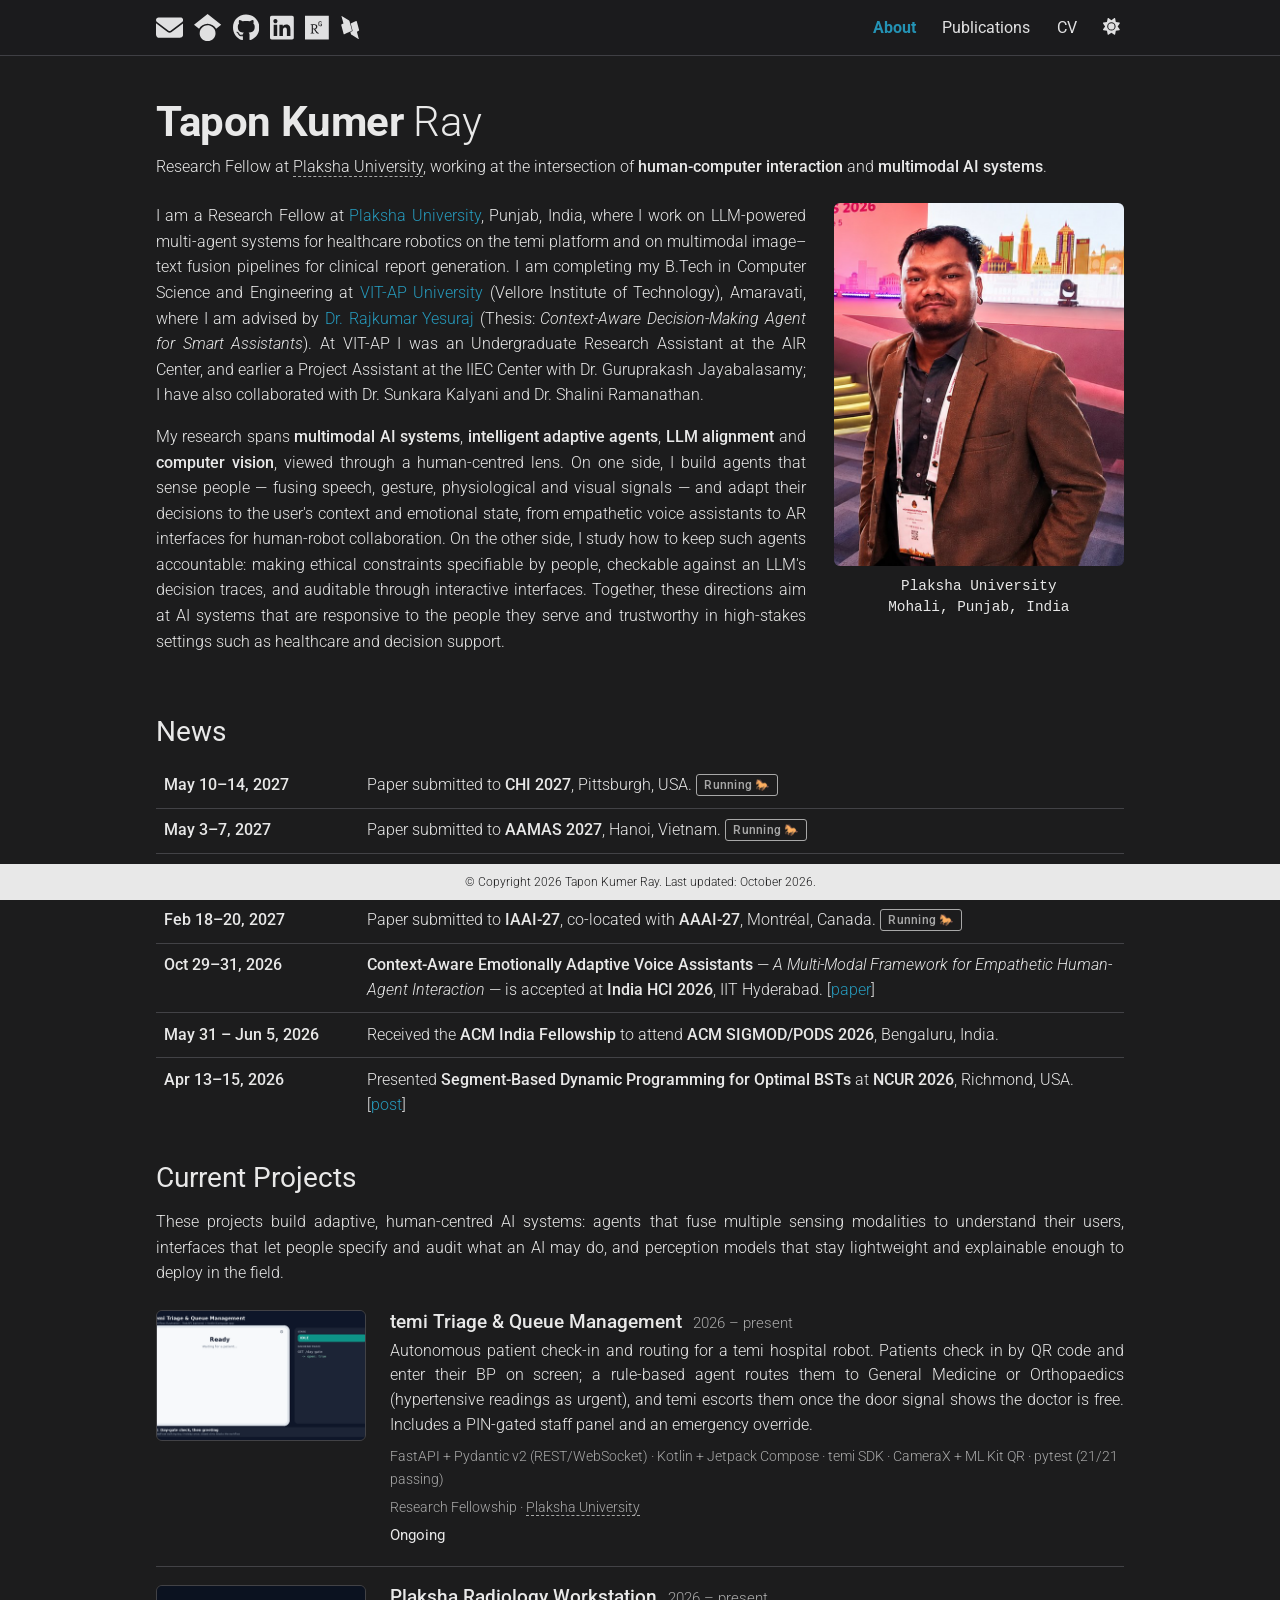
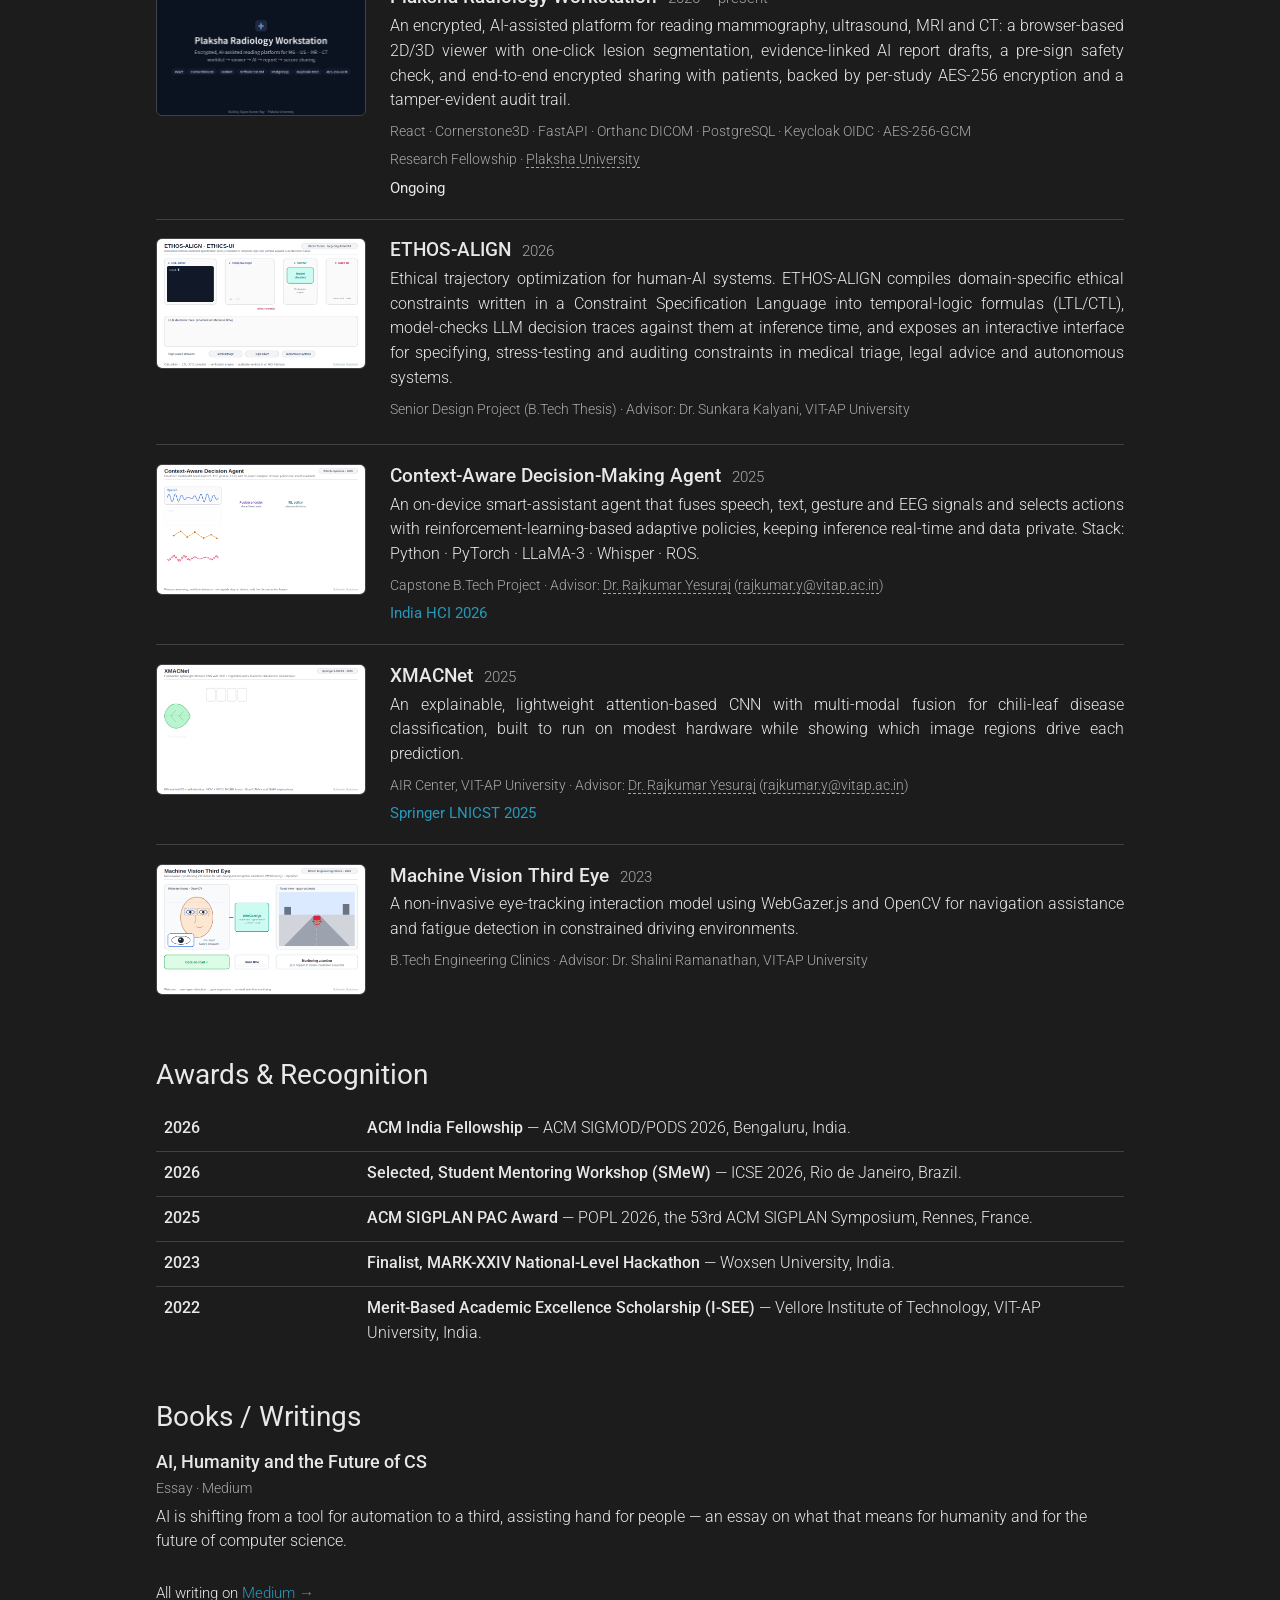
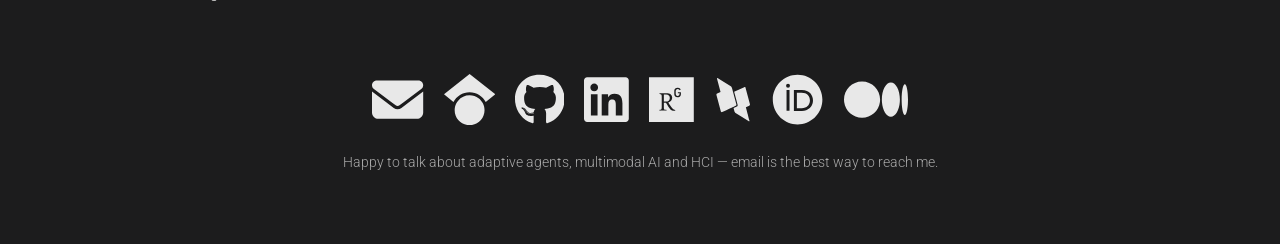
==== index.html @ dd231d75 "v1" ====
<!DOCTYPE html>
<html lang="en" data-theme="dark">
<head>
  <meta charset="utf-8">
  <meta name="viewport" content="width=device-width, initial-scale=1">
  <title>Tapon Kumer Ray</title>
  <meta name="author" content="Tapon Kumer Ray">
  <meta name="description" content="Research Fellow at Plaksha University working on multimodal AI systems, intelligent adaptive agents, LLM alignment and human-computer interaction.">
  <meta name="color-scheme" content="dark light">
  <link rel="canonical" href="https://tapon22bce.github.io/">
  <script>
    /* theme before first paint: visitor's saved choice, otherwise dark (default) */
    (function () {
      var t = null;
      try { t = localStorage.getItem("theme"); } catch (e) {}
      document.documentElement.setAttribute("data-theme", t === "light" ? "light" : "dark");
    })();
  </script>
  <link rel="preconnect" href="https://fonts.googleapis.com">
  <link rel="preconnect" href="https://fonts.gstatic.com" crossorigin>
  <link rel="stylesheet" href="https://fonts.googleapis.com/css2?family=Roboto:wght@300;400;500;700&amp;display=swap">
  <link rel="stylesheet" href="assets/css/main.css">
  <meta property="og:type" content="website">
  <meta property="og:title" content="Tapon Kumer Ray">
  <meta property="og:description" content="Research Fellow at Plaksha University — multimodal AI, adaptive agents, HCI.">
  <meta property="og:url" content="https://tapon22bce.github.io/">
  <meta property="og:image" content="https://tapon22bce.github.io/assets/img/og_card.jpg">
  <meta name="twitter:card" content="summary_large_image">
  <link rel="preload" as="image" href="assets/img/prof_pic.jpg" fetchpriority="high">
  <link rel="icon" href="data:image/svg+xml,<svg xmlns=%22http://www.w3.org/2000/svg%22 viewBox=%220 0 100 100%22><text y=%22.9em%22 font-size=%2290%22>⚛️</text></svg>">
  <script type="speculationrules">
  {
    "prefetch":  [{ "urls": ["/", "/publications/", "/cv/"], "eagerness": "eager" }],
    "prerender": [{ "where": { "selector_matches": ".nav-links a" }, "eagerness": "moderate" }]
  }
  </script>
</head>
<body>

  <header>
    <nav class="navbar" aria-label="Main">
      <div class="container">
        <div class="nav-social">
          <a href="mailto:tapon.ray@plaksha.edu.in" title="Email" aria-label="Email"><svg class="icon" viewBox="0 0 512 512" width="1em" height="1em" aria-hidden="true" focusable="false"><path d="M48 64C21.5 64 0 85.5 0 112c0 15.1 7.1 29.3 19.2 38.4L236.8 313.6c11.4 8.5 27 8.5 38.4 0L492.8 150.4c12.1-9.1 19.2-23.3 19.2-38.4c0-26.5-21.5-48-48-48H48zM0 176V384c0 35.3 28.7 64 64 64H448c35.3 0 64-28.7 64-64V176L294.4 339.2c-22.8 17.1-54 17.1-76.8 0L0 176z"/></svg></a>
          <a href="https://scholar.google.com/citations?user=hwCwrJQAAAAJ&amp;hl=en" title="Google Scholar" aria-label="Google Scholar" target="_blank" rel="noopener"><svg class="icon" viewBox="0 0 512 512" width="1em" height="1em" aria-hidden="true" focusable="false"><path d="M390.9 298.5c0 0 0 .1 .1 .1c9.2 19.4 14.4 41.1 14.4 64C405.3 445.1 338.5 512 256 512s-149.3-66.9-149.3-149.3c0-22.9 5.2-44.6 14.4-64h0c1.7-3.6 3.6-7.2 5.6-10.7c4.4-7.6 9.4-14.7 15-21.3c27.4-32.6 68.5-53.3 114.4-53.3c33.6 0 64.6 11.1 89.6 29.9c9.1 6.9 17.4 14.7 24.8 23.5c5.6 6.6 10.6 13.8 15 21.3c2 3.4 3.8 7 5.5 10.5zm26.4-18.8c-30.1-58.4-91-98.4-161.3-98.4s-131.2 40-161.3 98.4L0 202.7 256 0 512 202.7l-94.7 77.1z"/></svg></a>
          <a href="https://github.com/tapon22bce" title="GitHub" aria-label="GitHub" target="_blank" rel="noopener"><svg class="icon" viewBox="0 0 496 512" width="0.969em" height="1em" aria-hidden="true" focusable="false"><path d="M165.9 397.4c0 2-2.3 3.6-5.2 3.6-3.3.3-5.6-1.3-5.6-3.6 0-2 2.3-3.6 5.2-3.6 3-.3 5.6 1.3 5.6 3.6zm-31.1-4.5c-.7 2 1.3 4.3 4.3 4.9 2.6 1 5.6 0 6.2-2s-1.3-4.3-4.3-5.2c-2.6-.7-5.5.3-6.2 2.3zm44.2-1.7c-2.9.7-4.9 2.6-4.6 4.9.3 2 2.9 3.3 5.9 2.6 2.9-.7 4.9-2.6 4.6-4.6-.3-1.9-3-3.2-5.9-2.9zM244.8 8C106.1 8 0 113.3 0 252c0 110.9 69.8 205.8 169.5 239.2 12.8 2.3 17.3-5.6 17.3-12.1 0-6.2-.3-40.4-.3-61.4 0 0-70 15-84.7-29.8 0 0-11.4-29.1-27.8-36.6 0 0-22.9-15.7 1.6-15.4 0 0 24.9 2 38.6 25.8 21.9 38.6 58.6 27.5 72.9 20.9 2.3-16 8.8-27.1 16-33.7-55.9-6.2-112.3-14.3-112.3-110.5 0-27.5 7.6-41.3 23.6-58.9-2.6-6.5-11.1-33.3 2.6-67.9 20.9-6.5 69 27 69 27 20-5.6 41.5-8.5 62.8-8.5s42.8 2.9 62.8 8.5c0 0 48.1-33.6 69-27 13.7 34.7 5.2 61.4 2.6 67.9 16 17.7 25.8 31.5 25.8 58.9 0 96.5-58.9 104.2-114.8 110.5 9.2 7.9 17 22.9 17 46.4 0 33.7-.3 75.4-.3 83.6 0 6.5 4.6 14.4 17.3 12.1C428.2 457.8 496 362.9 496 252 496 113.3 383.5 8 244.8 8zM97.2 352.9c-1.3 1-1 3.3.7 5.2 1.6 1.6 3.9 2.3 5.2 1 1.3-1 1-3.3-.7-5.2-1.6-1.6-3.9-2.3-5.2-1zm-10.8-8.1c-.7 1.3.3 2.9 2.3 3.9 1.6 1 3.6.7 4.3-.7.7-1.3-.3-2.9-2.3-3.9-2-.6-3.6-.3-4.3.7zm32.4 35.6c-1.6 1.3-1 4.3 1.3 6.2 2.3 2.3 5.2 2.6 6.5 1 1.3-1.3.7-4.3-1.3-6.2-2.2-2.3-5.2-2.6-6.5-1zm-11.4-14.7c-1.6 1-1.6 3.6 0 5.9 1.6 2.3 4.3 3.3 5.6 2.3 1.6-1.3 1.6-3.9 0-6.2-1.4-2.3-4-3.3-5.6-2z"/></svg></a>
          <a href="https://www.linkedin.com/in/tapon-k-r-2b0728261" title="LinkedIn" aria-label="LinkedIn" target="_blank" rel="noopener"><svg class="icon" viewBox="0 0 448 512" width="0.875em" height="1em" aria-hidden="true" focusable="false"><path d="M416 32H31.9C14.3 32 0 46.5 0 64.3v383.4C0 465.5 14.3 480 31.9 480H416c17.6 0 32-14.5 32-32.3V64.3c0-17.8-14.4-32.3-32-32.3zM135.4 416H69V202.2h66.5V416zm-33.2-243c-21.3 0-38.5-17.3-38.5-38.5S80.9 96 102.2 96c21.2 0 38.5 17.3 38.5 38.5 0 21.3-17.2 38.5-38.5 38.5zm282.1 243h-66.4V312c0-24.8-.5-56.7-34.5-56.7-34.6 0-39.9 27-39.9 54.9V416h-66.4V202.2h63.7v29.2h.9c8.9-16.8 30.6-34.5 62.9-34.5 67.2 0 79.7 44.3 79.7 101.9V416z"/></svg></a>
          <a href="https://www.researchgate.net/profile/Tapon-K-Ray" title="ResearchGate" aria-label="ResearchGate" target="_blank" rel="noopener"><svg class="icon" viewBox="0 0 448 512" width="0.875em" height="1em" aria-hidden="true" focusable="false"><path d="M0 32v448h448V32H0zm262.2 334.4c-6.6 3-33.2 6-50-14.2-9.2-10.6-25.3-33.3-42.2-63.6-8.9 0-14.7 0-21.4-.6v46.4c0 23.5 6 21.2 25.8 23.9v8.1c-6.9-.3-23.1-.8-35.6-.8-13.1 0-26.1.6-33.6.8v-8.1c15.5-2.9 22-1.3 22-23.9V225c0-22.6-6.4-21-22-23.9V193c25.8 1 53.1-.6 70.9-.6 31.7 0 55.9 14.4 55.9 45.6 0 21.1-16.7 42.2-39.2 47.5 13.6 24.2 30 45.6 42.2 58.9 7.2 7.8 17.2 14.7 27.2 14.7v7.3zm22.9-135c-23.3 0-32.2-15.7-32.2-32.2V167c0-12.2 8.8-30.4 34-30.4s30.4 17.9 30.4 17.9l-10.7 7.2s-5.5-12.5-19.7-12.5c-7.9 0-19.7 7.3-19.7 19.7v26.8c0 13.4 6.6 23.3 17.9 23.3 14.1 0 21.5-10.9 21.5-26.8h-17.9v-10.7h30.4c0 20.5 4.7 49.9-34 49.9zm-116.5 44.7c-9.4 0-13.6-.3-20-.8v-69.7c6.4-.6 15-.6 22.5-.6 23.3 0 37.2 12.2 37.2 34.5 0 21.9-15 36.6-39.7 36.6z"/></svg></a>
          <a href="https://dblp.org/pid/431/8461.html" title="DBLP" aria-label="DBLP" target="_blank" rel="noopener"><svg class="icon" viewBox="0 0 384 512" width="0.75em" height="1em" aria-hidden="true" focusable="false"><path d="m 32.247025,40.012819 c -2.2428,-0.15223 -3.88806,1.01161 -2.64918,5.63608 l 35.79017,133.561671 -0.006,0.003 -33.65224,15.63787 c 0,0 -10.07439,4.68192 -7.24107,15.25055 l 44.17766,164.87452 c 0,0 2.82977,10.56543 12.90503,5.88394 70.217005,-32.6353 111.107235,-51.63872 111.107235,-51.63872 l 23.56059,-10.95302 c 0,0 9.31217,-4.3568 7.47035,-14.12271 -0.0698,-0.3744 -0.12453,-0.73759 -0.22928,-1.12784 L 203.1111,226.99466 191.32151,183.0029 c -1.31859,-4.69013 0,0 -12.15521,-45.64012 0,0 -2.83181,-10.56955 -15.06775,-18.07325 L 39.001635,42.581439 c 0,0 -3.87101,-2.37289 -6.75461,-2.56862 z M 307.35817,130.16525 c -1.40848,-0.0243 -3.0411,0.31822 -4.92962,1.196 l -100.86067,46.58206 15.48604,57.76125 -0.0279,-0.0186 19.59148,73.4394 c 0.10312,0.38867 0.15484,0.75503 0.22619,1.12784 0.92144,8.4105 -7.46725,14.12272 -7.46725,14.12272 l -33.74519,15.77729 9.06605,33.92491 0.13945,0.55771 c 0,0 2.83181,10.56955 15.06775,18.07325 l 125.09672,76.70827 c 0,0 12.23242,7.50274 9.40069,-3.06747 -24.9628,-93.15868 -0.003,-0.01 -35.73439,-133.36028 l 33.60575,-15.61926 c -0.002,0 10.0713,-4.68193 7.23798,-15.25056 L 315.33357,137.2483 c 0,0 -1.87194,-6.97773 -7.9754,-7.08305 z"/></svg></a>
        </div>
        <button class="nav-toggler" aria-label="Toggle navigation" aria-expanded="false"><span></span><span></span><span></span></button>
        <ul class="nav-links">
          <li><a class="active" aria-current="page" href="./">About</a></li>
          <li><a href="publications/">Publications</a></li>
          <li><a href="cv/">CV</a></li>
          <li><button id="light-toggle" title="Change theme" aria-label="Toggle dark mode"><svg class="icon i-moon" viewBox="0 0 384 512" width="0.75em" height="1em" aria-hidden="true" focusable="false"><path d="M223.5 32C100 32 0 132.3 0 256S100 480 223.5 480c60.6 0 115.5-24.2 155.8-63.4c5-4.9 6.3-12.5 3.1-18.7s-10.1-9.7-17-8.5c-9.8 1.7-19.8 2.6-30.1 2.6c-96.9 0-175.5-78.8-175.5-176c0-65.8 36-123.1 89.3-153.3c6.1-3.5 9.2-10.5 7.7-17.3s-7.3-11.9-14.3-12.5c-6.3-.5-12.6-.8-19-.8z"/></svg><svg class="icon i-sun" viewBox="0 0 512 512" width="1em" height="1em" aria-hidden="true" focusable="false"><path d="M361.5 1.2c5 2.1 8.6 6.6 9.6 11.9L391 121l107.9 19.8c5.3 1 9.8 4.6 11.9 9.6s1.5 10.7-1.6 15.2L446.9 256l62.3 90.3c3.1 4.5 3.7 10.2 1.6 15.2s-6.6 8.6-11.9 9.6L391 391 371.1 498.9c-1 5.3-4.6 9.8-9.6 11.9s-10.7 1.5-15.2-1.6L256 446.9l-90.3 62.3c-4.5 3.1-10.2 3.7-15.2 1.6s-8.6-6.6-9.6-11.9L121 391 13.1 371.1c-5.3-1-9.8-4.6-11.9-9.6s-1.5-10.7 1.6-15.2L65.1 256 2.8 165.7c-3.1-4.5-3.7-10.2-1.6-15.2s6.6-8.6 11.9-9.6L121 121 140.9 13.1c1-5.3 4.6-9.8 9.6-11.9s10.7-1.5 15.2 1.6L256 65.1 346.3 2.8c4.5-3.1 10.2-3.7 15.2-1.6zM160 256a96 96 0 1 1 192 0 96 96 0 1 1 -192 0zm224 0a128 128 0 1 0 -256 0 128 128 0 1 0 256 0z"/></svg></button></li>
        </ul>
      </div>
    </nav>
    <div class="progress-bar"></div>
  </header>

  <main class="container">
    <div class="post">

      <!-- ================= HEADER ================= -->
      <header class="post-header">
        <h1 class="post-title"><span class="first">Tapon Kumer</span> Ray</h1>
        <p class="post-description">
          Research Fellow at <a href="https://www.plaksha.edu.in/" target="_blank" rel="noopener">Plaksha University</a>,
          working at the intersection of <b>human-computer interaction</b> and <b>multimodal AI systems</b>.
        </p>
      </header>

      <!-- ================= ABOUT ================= -->
      <article class="clearfix">
        <div class="profile">
          <img src="assets/img/prof_pic.jpg" width="600" height="750" fetchpriority="high"
               alt="Tapon Kumer Ray at ACM SIGMOD/PODS 2026, Bengaluru" loading="eager" decoding="async">
          <div class="more-info">
            <p>Plaksha University</p>
            <p>Mohali, Punjab, India</p>
          </div>
        </div>

        <div class="bio">
          <p>
            I am a Research Fellow at <a href="https://www.plaksha.edu.in/" target="_blank" rel="noopener">Plaksha University</a>,
            Punjab, India, where I work on LLM-powered multi-agent systems for healthcare robotics on the temi platform
            and on multimodal image–text fusion pipelines for clinical report generation. I am completing my
            B.Tech in Computer Science and Engineering at
            <a href="https://www.vitap.ac.in/" target="_blank" rel="noopener">VIT-AP University</a> (Vellore Institute of Technology), Amaravati,
            where I am advised by
            <a href="https://scholar.google.com/citations?user=4vbWIWMAAAAJ&hl=en" target="_blank" rel="noopener">Dr. Rajkumar Yesuraj</a>
            (Thesis: <i>Context-Aware Decision-Making Agent for Smart Assistants</i>). At VIT-AP I was an Undergraduate Research
            Assistant at the AIR Center, and earlier a Project Assistant at the IIEC Center with Dr. Guruprakash Jayabalasamy; I have also
            collaborated with Dr. Sunkara Kalyani and Dr. Shalini Ramanathan.
          </p>
          <p>
            My research spans <b>multimodal AI systems</b>, <b>intelligent adaptive agents</b>, <b>LLM alignment</b> and
            <b>computer vision</b>, viewed through a human-centred lens. On one side, I build agents that sense people —
            fusing speech, gesture, physiological and visual signals — and adapt their decisions to the user's context and
            emotional state, from empathetic voice assistants to AR interfaces for human-robot collaboration. On the other side,
            I study how to keep such agents accountable: making ethical constraints specifiable by people, checkable against
            an LLM's decision traces, and auditable through interactive interfaces. Together, these directions aim at
            AI systems that are responsive to the people they serve and trustworthy in high-stakes settings such as
            healthcare and decision support.
          </p>
        </div>
      </article>

      <!-- ================= NEWS (date = conference dates) ================= -->
      <section class="section" id="news">
        <h2><a href="#news">News</a></h2>
        <div class="news">
          <table class="table">
            <tr>
              <th scope="row">May 10–14, 2027</th>
              <td>Paper submitted to <b>CHI 2027</b>, Pittsburgh, USA. <span class="tag run">Running 🐎</span></td>
            </tr>
            <tr>
              <th scope="row">May 3–7, 2027</th>
              <td>Paper submitted to <b>AAMAS 2027</b>, Hanoi, Vietnam. <span class="tag run">Running 🐎</span></td>
            </tr>
            <tr>
              <th scope="row">Apr 26–30, 2027</th>
              <td>Paper submitted to <b>ICLR 2027</b>, San Francisco, USA. <span class="tag run">Running 🐎</span></td>
            </tr>
            <tr>
              <th scope="row">Feb 18–20, 2027</th>
              <td>Paper submitted to <b>IAAI-27</b>, co-located with <b>AAAI-27</b>, Montréal, Canada. <span class="tag run">Running 🐎</span></td>
            </tr>
            <tr>
              <th scope="row">Oct 29–31, 2026</th>
              <td><b>Context-Aware Emotionally Adaptive Voice Assistants</b> — <i>A Multi-Modal Framework for Empathetic Human-Agent Interaction</i> — is accepted at <b>India HCI 2026</b>, IIT Hyderabad. [<a href="https://arxiv.org/abs/2609.16417" target="_blank" rel="noopener">paper</a>]</td>
            </tr>
            <tr>
              <th scope="row">May 31 – Jun 5, 2026</th>
              <td>Received the <b>ACM India Fellowship</b> to attend <b>ACM SIGMOD/PODS 2026</b>, Bengaluru, India.</td>
            </tr>
            <tr>
              <th scope="row">Apr 13–15, 2026</th>
              <td>Presented <b>Segment-Based Dynamic Programming for Optimal BSTs</b> at <b>NCUR 2026</b>, Richmond, USA. [<a href="https://www.linkedin.com/posts/tapon-k-r-2b0728261_ncur26-undergradresearch-algorithmsobst-activity-7418565448839077888-KAvj" target="_blank" rel="noopener">post</a>]</td>
            </tr>
            <tr>
              <th scope="row">Apr 12–18, 2026</th>
              <td>Selected for the <b>Student Mentoring Workshop (SMeW)</b> at <b>ICSE 2026</b>, Rio de Janeiro, Brazil.</td>
            </tr>
            <tr>
              <th scope="row">Jan 11–17, 2026</th>
              <td>Received the <b>ACM SIGPLAN PAC Award</b> and served as a <b>Student Volunteer</b> at <b>POPL 2026</b>, Rennes, France.</td>
            </tr>
            <tr>
              <!-- TODO: replace "2025" with the exact CICN 2025 conference dates -->
              <th scope="row">2025</th>
              <td><b>Synchronous Emotional Dynamics in Human-AI Collaborative Networks</b> is published at <b>IEEE CICN 2025</b>. [<a href="https://ieeexplore.ieee.org/abstract/document/11368135" target="_blank" rel="noopener">paper</a>]</td>
            </tr>
            <tr>
              <!-- TODO: replace "2025" with the exact ICACCS 2025 conference dates -->
              <th scope="row">2025</th>
              <td><b>XMACNet</b> — <i>An Explainable Lightweight Attention-Based CNN for Chili Disease Classification</i> — is published in <b>Springer LNICST</b>. [<a href="https://arxiv.org/abs/2603.06750" target="_blank" rel="noopener">paper</a>]</td>
            </tr>
          </table>
        </div>
      </section>

      <!-- ================= CURRENT PROJECTS ================= -->
      <section class="section" id="projects">
        <h2><a href="#projects">Current Projects</a></h2>
        <p class="section-intro">
          These projects build adaptive, human-centred AI systems: agents that fuse multiple sensing modalities to understand
          their users, interfaces that let people specify and audit what an AI may do, and perception models that stay
          lightweight and explainable enough to deploy in the field.
        </p>

        <div class="projects">

          <div class="project">
            <div class="project-thumb">
              <img src="assets/img/temi_triage.gif" width="480" height="270" alt="temi triage demo: day-gate check, patient check-in, routing and escort, with live backend trace" loading="lazy" decoding="async">
            </div>
            <div class="project-body">
              <h3>temi Triage &amp; Queue Management <span class="yr">2026 – present</span></h3>
              <p>Autonomous patient check-in and routing for a temi hospital robot. Patients check in by QR code and enter their BP on
                screen; a rule-based agent routes them to General Medicine or Orthopaedics (hypertensive readings as urgent), and temi
                escorts them once the door signal shows the doctor is free. Includes a PIN-gated staff panel and an emergency override.</p>
              <div class="project-meta">FastAPI + Pydantic v2 (REST/WebSocket) · Kotlin + Jetpack Compose · temi SDK · CameraX + ML Kit QR · pytest (21/21 passing)</div>
              <div class="project-meta">Research Fellowship · <a href="https://www.plaksha.edu.in/" target="_blank" rel="noopener">Plaksha University</a></div>
              <div class="project-links"><span>Ongoing</span><!-- <span class="dot">·</span><a href="https://github.com/tapon22bce/...">GitHub</a> --></div>
            </div>
          </div>

          <div class="project">
            <div class="project-thumb">
              <img src="assets/img/radiology.gif" width="420" height="277" alt="Plaksha Radiology Workstation demo: worklist, viewer, AI, report and secure sharing" loading="lazy" decoding="async">
            </div>
            <div class="project-body">
              <h3>Plaksha Radiology Workstation <span class="yr">2026 – present</span></h3>
              <p>An encrypted, AI-assisted platform for reading mammography, ultrasound, MRI and CT: a browser-based 2D/3D viewer with
                one-click lesion segmentation, evidence-linked AI report drafts, a pre-sign safety check, and end-to-end encrypted
                sharing with patients, backed by per-study AES-256 encryption and a tamper-evident audit trail.</p>
              <div class="project-meta">React · Cornerstone3D · FastAPI · Orthanc DICOM · PostgreSQL · Keycloak OIDC · AES-256-GCM</div>
              <div class="project-meta">Research Fellowship · <a href="https://www.plaksha.edu.in/" target="_blank" rel="noopener">Plaksha University</a></div>
              <div class="project-links"><span>Ongoing</span><!-- <span class="dot">·</span><a href="https://github.com/tapon22bce/...">GitHub</a> --></div>
            </div>
          </div>

          <div class="project">
            <div class="project-thumb">
              <img src="assets/img/ethos.gif" alt="ETHOS-ALIGN: constraint editor compiling to temporal logic and checking LLM decision traces" loading="lazy" decoding="async">
            </div>
            <div class="project-body">
              <h3>ETHOS-ALIGN <span class="yr">2026</span></h3>
              <p>Ethical trajectory optimization for human-AI systems. ETHOS-ALIGN compiles domain-specific ethical constraints written in a
                Constraint Specification Language into temporal-logic formulas (LTL/CTL), model-checks LLM decision traces against them at
                inference time, and exposes an interactive interface for specifying, stress-testing and auditing constraints in medical
                triage, legal advice and autonomous systems.</p>
              <div class="project-meta">Senior Design Project (B.Tech Thesis) · Advisor: Dr. Sunkara Kalyani, VIT-AP University</div>
              <!-- <div class="project-links"><a href="#">GitHub</a></div> -->
            </div>
          </div>

          <div class="project">
            <div class="project-thumb">
              <img src="assets/img/ctxagent.gif" alt="Context-aware decision agent: on-device multimodal fusion with RL policy" loading="lazy" decoding="async">
            </div>
            <div class="project-body">
              <h3>Context-Aware Decision-Making Agent <span class="yr">2025</span></h3>
              <p>An on-device smart-assistant agent that fuses speech, text, gesture and EEG signals and selects actions with
                reinforcement-learning-based adaptive policies, keeping inference real-time and data private.
                Stack: Python · PyTorch · LLaMA-3 · Whisper · ROS.</p>
              <div class="project-meta">Capstone B.Tech Project · Advisor: <a href="https://scholar.google.com/citations?user=4vbWIWMAAAAJ&hl=en" target="_blank" rel="noopener">Dr. Rajkumar Yesuraj</a> (<a href="mailto:rajkumar.y@vitap.ac.in">rajkumar.y@vitap.ac.in</a>)</div>
              <div class="project-links"><a href="https://arxiv.org/abs/2609.16417" target="_blank" rel="noopener">India HCI 2026</a><!-- <span class="dot">·</span><a href="#">GitHub</a> --></div>
            </div>
          </div>

          <div class="project">
            <div class="project-thumb">
              <img src="assets/img/xmacnet.gif" alt="XMACNet: explainable multi-modal CNN for chili disease classification" loading="lazy" decoding="async">
            </div>
            <div class="project-body">
              <h3>XMACNet <span class="yr">2025</span></h3>
              <p>An explainable, lightweight attention-based CNN with multi-modal fusion for chili-leaf disease classification,
                built to run on modest hardware while showing which image regions drive each prediction.</p>
              <div class="project-meta">AIR Center, VIT-AP University · Advisor: <a href="https://scholar.google.com/citations?user=4vbWIWMAAAAJ&hl=en" target="_blank" rel="noopener">Dr. Rajkumar Yesuraj</a> (<a href="mailto:rajkumar.y@vitap.ac.in">rajkumar.y@vitap.ac.in</a>)</div>
              <div class="project-links"><a href="https://arxiv.org/abs/2603.06750" target="_blank" rel="noopener">Springer LNICST 2025</a><!-- <span class="dot">·</span><a href="#">GitHub</a> --></div>
            </div>
          </div>


          <div class="project">
            <div class="project-thumb">
              <img src="assets/img/thirdeye.gif" alt="Machine Vision Third Eye: eye tracking for safe driving" loading="lazy" decoding="async">
            </div>
            <div class="project-body">
              <h3>Machine Vision Third Eye <span class="yr">2023</span></h3>
              <p>A non-invasive eye-tracking interaction model using WebGazer.js and OpenCV for navigation assistance and fatigue
                detection in constrained driving environments.</p>
              <div class="project-meta">B.Tech Engineering Clinics · Advisor: Dr. Shalini Ramanathan, VIT-AP University</div>
              <!-- <div class="project-links"><a href="#">GitHub</a></div> -->
            </div>
          </div>

        </div>
      </section>

      <!-- ================= AWARDS & RECOGNITION ================= -->
      <section class="section" id="awards">
        <h2><a href="#awards">Awards &amp; Recognition</a></h2>
        <table class="table">
          <tr><th scope="row">2026</th><td><b>ACM India Fellowship</b> — ACM SIGMOD/PODS 2026, Bengaluru, India.</td></tr>
          <tr><th scope="row">2026</th><td><b>Selected, Student Mentoring Workshop (SMeW)</b> — ICSE 2026, Rio de Janeiro, Brazil.</td></tr>
          <tr><th scope="row">2025</th><td><b>ACM SIGPLAN PAC Award</b> — POPL 2026, the 53rd ACM SIGPLAN Symposium, Rennes, France.</td></tr>
          <tr><th scope="row">2023</th><td><b>Finalist, MARK-XXIV National-Level Hackathon</b> — Woxsen University, India.</td></tr>
          <tr><th scope="row">2022</th><td><b>Merit-Based Academic Excellence Scholarship (I-SEE)</b> — Vellore Institute of Technology, VIT-AP University, India.</td></tr>
        </table>
      </section>

      <!-- ================= BOOKS / WRITINGS ================= -->
      <section class="section" id="writings">
        <h2><a href="#writings">Books / Writings</a></h2>
        <div class="writings">
          <div class="writing">
            <h3><a href="https://medium.com/@ray.tapon22bce/ai-humanity-and-future-of-cs-ec5004c96777" target="_blank" rel="noopener">AI, Humanity and the Future of CS</a></h3>
            <div class="meta">Essay · Medium</div>
            <p>AI is shifting from a tool for automation to a third, assisting hand for people — an essay on what that means for
              humanity and for the future of computer science.</p>
          </div>
          <!-- TODO: add more writings by copying this block
          <div class="writing">
            <h3><a href="https://medium.com/@ray.tapon22bce/..." target="_blank" rel="noopener">Article title</a></h3>
            <div class="meta">Essay · Medium · 2026</div>
            <p>Two-line description of the piece.</p>
          </div>
          -->
        </div>
        <p style="margin-top:.75rem;font-size:.95rem;">All writing on <a href="https://medium.com/@ray.tapon22bce" target="_blank" rel="noopener">Medium →</a></p>
      </section>


    </div>

    <!-- ================= CONTACT ICONS ================= -->
    <div class="social">
      <div class="contact-icons">
        <a href="mailto:tapon.ray@plaksha.edu.in" title="Email" aria-label="Email"><svg class="icon" viewBox="0 0 512 512" width="1em" height="1em" aria-hidden="true" focusable="false"><path d="M48 64C21.5 64 0 85.5 0 112c0 15.1 7.1 29.3 19.2 38.4L236.8 313.6c11.4 8.5 27 8.5 38.4 0L492.8 150.4c12.1-9.1 19.2-23.3 19.2-38.4c0-26.5-21.5-48-48-48H48zM0 176V384c0 35.3 28.7 64 64 64H448c35.3 0 64-28.7 64-64V176L294.4 339.2c-22.8 17.1-54 17.1-76.8 0L0 176z"/></svg></a>
        <a href="https://scholar.google.com/citations?user=hwCwrJQAAAAJ&amp;hl=en" title="Google Scholar" aria-label="Google Scholar" target="_blank" rel="noopener"><svg class="icon" viewBox="0 0 512 512" width="1em" height="1em" aria-hidden="true" focusable="false"><path d="M390.9 298.5c0 0 0 .1 .1 .1c9.2 19.4 14.4 41.1 14.4 64C405.3 445.1 338.5 512 256 512s-149.3-66.9-149.3-149.3c0-22.9 5.2-44.6 14.4-64h0c1.7-3.6 3.6-7.2 5.6-10.7c4.4-7.6 9.4-14.7 15-21.3c27.4-32.6 68.5-53.3 114.4-53.3c33.6 0 64.6 11.1 89.6 29.9c9.1 6.9 17.4 14.7 24.8 23.5c5.6 6.6 10.6 13.8 15 21.3c2 3.4 3.8 7 5.5 10.5zm26.4-18.8c-30.1-58.4-91-98.4-161.3-98.4s-131.2 40-161.3 98.4L0 202.7 256 0 512 202.7l-94.7 77.1z"/></svg></a>
        <a href="https://github.com/tapon22bce" title="GitHub" aria-label="GitHub" target="_blank" rel="noopener"><svg class="icon" viewBox="0 0 496 512" width="0.969em" height="1em" aria-hidden="true" focusable="false"><path d="M165.9 397.4c0 2-2.3 3.6-5.2 3.6-3.3.3-5.6-1.3-5.6-3.6 0-2 2.3-3.6 5.2-3.6 3-.3 5.6 1.3 5.6 3.6zm-31.1-4.5c-.7 2 1.3 4.3 4.3 4.9 2.6 1 5.6 0 6.2-2s-1.3-4.3-4.3-5.2c-2.6-.7-5.5.3-6.2 2.3zm44.2-1.7c-2.9.7-4.9 2.6-4.6 4.9.3 2 2.9 3.3 5.9 2.6 2.9-.7 4.9-2.6 4.6-4.6-.3-1.9-3-3.2-5.9-2.9zM244.8 8C106.1 8 0 113.3 0 252c0 110.9 69.8 205.8 169.5 239.2 12.8 2.3 17.3-5.6 17.3-12.1 0-6.2-.3-40.4-.3-61.4 0 0-70 15-84.7-29.8 0 0-11.4-29.1-27.8-36.6 0 0-22.9-15.7 1.6-15.4 0 0 24.9 2 38.6 25.8 21.9 38.6 58.6 27.5 72.9 20.9 2.3-16 8.8-27.1 16-33.7-55.9-6.2-112.3-14.3-112.3-110.5 0-27.5 7.6-41.3 23.6-58.9-2.6-6.5-11.1-33.3 2.6-67.9 20.9-6.5 69 27 69 27 20-5.6 41.5-8.5 62.8-8.5s42.8 2.9 62.8 8.5c0 0 48.1-33.6 69-27 13.7 34.7 5.2 61.4 2.6 67.9 16 17.7 25.8 31.5 25.8 58.9 0 96.5-58.9 104.2-114.8 110.5 9.2 7.9 17 22.9 17 46.4 0 33.7-.3 75.4-.3 83.6 0 6.5 4.6 14.4 17.3 12.1C428.2 457.8 496 362.9 496 252 496 113.3 383.5 8 244.8 8zM97.2 352.9c-1.3 1-1 3.3.7 5.2 1.6 1.6 3.9 2.3 5.2 1 1.3-1 1-3.3-.7-5.2-1.6-1.6-3.9-2.3-5.2-1zm-10.8-8.1c-.7 1.3.3 2.9 2.3 3.9 1.6 1 3.6.7 4.3-.7.7-1.3-.3-2.9-2.3-3.9-2-.6-3.6-.3-4.3.7zm32.4 35.6c-1.6 1.3-1 4.3 1.3 6.2 2.3 2.3 5.2 2.6 6.5 1 1.3-1.3.7-4.3-1.3-6.2-2.2-2.3-5.2-2.6-6.5-1zm-11.4-14.7c-1.6 1-1.6 3.6 0 5.9 1.6 2.3 4.3 3.3 5.6 2.3 1.6-1.3 1.6-3.9 0-6.2-1.4-2.3-4-3.3-5.6-2z"/></svg></a>
        <a href="https://www.linkedin.com/in/tapon-k-r-2b0728261" title="LinkedIn" aria-label="LinkedIn" target="_blank" rel="noopener"><svg class="icon" viewBox="0 0 448 512" width="0.875em" height="1em" aria-hidden="true" focusable="false"><path d="M416 32H31.9C14.3 32 0 46.5 0 64.3v383.4C0 465.5 14.3 480 31.9 480H416c17.6 0 32-14.5 32-32.3V64.3c0-17.8-14.4-32.3-32-32.3zM135.4 416H69V202.2h66.5V416zm-33.2-243c-21.3 0-38.5-17.3-38.5-38.5S80.9 96 102.2 96c21.2 0 38.5 17.3 38.5 38.5 0 21.3-17.2 38.5-38.5 38.5zm282.1 243h-66.4V312c0-24.8-.5-56.7-34.5-56.7-34.6 0-39.9 27-39.9 54.9V416h-66.4V202.2h63.7v29.2h.9c8.9-16.8 30.6-34.5 62.9-34.5 67.2 0 79.7 44.3 79.7 101.9V416z"/></svg></a>
        <a href="https://www.researchgate.net/profile/Tapon-K-Ray" title="ResearchGate" aria-label="ResearchGate" target="_blank" rel="noopener"><svg class="icon" viewBox="0 0 448 512" width="0.875em" height="1em" aria-hidden="true" focusable="false"><path d="M0 32v448h448V32H0zm262.2 334.4c-6.6 3-33.2 6-50-14.2-9.2-10.6-25.3-33.3-42.2-63.6-8.9 0-14.7 0-21.4-.6v46.4c0 23.5 6 21.2 25.8 23.9v8.1c-6.9-.3-23.1-.8-35.6-.8-13.1 0-26.1.6-33.6.8v-8.1c15.5-2.9 22-1.3 22-23.9V225c0-22.6-6.4-21-22-23.9V193c25.8 1 53.1-.6 70.9-.6 31.7 0 55.9 14.4 55.9 45.6 0 21.1-16.7 42.2-39.2 47.5 13.6 24.2 30 45.6 42.2 58.9 7.2 7.8 17.2 14.7 27.2 14.7v7.3zm22.9-135c-23.3 0-32.2-15.7-32.2-32.2V167c0-12.2 8.8-30.4 34-30.4s30.4 17.9 30.4 17.9l-10.7 7.2s-5.5-12.5-19.7-12.5c-7.9 0-19.7 7.3-19.7 19.7v26.8c0 13.4 6.6 23.3 17.9 23.3 14.1 0 21.5-10.9 21.5-26.8h-17.9v-10.7h30.4c0 20.5 4.7 49.9-34 49.9zm-116.5 44.7c-9.4 0-13.6-.3-20-.8v-69.7c6.4-.6 15-.6 22.5-.6 23.3 0 37.2 12.2 37.2 34.5 0 21.9-15 36.6-39.7 36.6z"/></svg></a>
        <a href="https://dblp.org/pid/431/8461.html" title="DBLP" aria-label="DBLP" target="_blank" rel="noopener"><svg class="icon" viewBox="0 0 384 512" width="0.75em" height="1em" aria-hidden="true" focusable="false"><path d="m 32.247025,40.012819 c -2.2428,-0.15223 -3.88806,1.01161 -2.64918,5.63608 l 35.79017,133.561671 -0.006,0.003 -33.65224,15.63787 c 0,0 -10.07439,4.68192 -7.24107,15.25055 l 44.17766,164.87452 c 0,0 2.82977,10.56543 12.90503,5.88394 70.217005,-32.6353 111.107235,-51.63872 111.107235,-51.63872 l 23.56059,-10.95302 c 0,0 9.31217,-4.3568 7.47035,-14.12271 -0.0698,-0.3744 -0.12453,-0.73759 -0.22928,-1.12784 L 203.1111,226.99466 191.32151,183.0029 c -1.31859,-4.69013 0,0 -12.15521,-45.64012 0,0 -2.83181,-10.56955 -15.06775,-18.07325 L 39.001635,42.581439 c 0,0 -3.87101,-2.37289 -6.75461,-2.56862 z M 307.35817,130.16525 c -1.40848,-0.0243 -3.0411,0.31822 -4.92962,1.196 l -100.86067,46.58206 15.48604,57.76125 -0.0279,-0.0186 19.59148,73.4394 c 0.10312,0.38867 0.15484,0.75503 0.22619,1.12784 0.92144,8.4105 -7.46725,14.12272 -7.46725,14.12272 l -33.74519,15.77729 9.06605,33.92491 0.13945,0.55771 c 0,0 2.83181,10.56955 15.06775,18.07325 l 125.09672,76.70827 c 0,0 12.23242,7.50274 9.40069,-3.06747 -24.9628,-93.15868 -0.003,-0.01 -35.73439,-133.36028 l 33.60575,-15.61926 c -0.002,0 10.0713,-4.68193 7.23798,-15.25056 L 315.33357,137.2483 c 0,0 -1.87194,-6.97773 -7.9754,-7.08305 z"/></svg></a>
        <a href="https://orcid.org/0009-0000-3474-7573" title="ORCID" aria-label="ORCID" target="_blank" rel="noopener"><svg class="icon" viewBox="0 0 512 512" width="1em" height="1em" aria-hidden="true" focusable="false"><path d="M294.75 188.19h-45.92V342h47.47c67.62 0 83.12-51.34 83.12-76.91 0-41.64-26.54-76.9-84.67-76.9zM256 8C119 8 8 119 8 256s111 248 248 248 248-111 248-248S393 8 256 8zm-80.79 360.76h-29.84v-207.5h29.84zm-14.92-231.14a19.57 19.57 0 1 1 19.57-19.57 19.64 19.64 0 0 1-19.57 19.57zM300 369h-81V161.26h80.6c76.73 0 110.44 54.83 110.44 103.85C410 318.39 368.38 369 300 369z"/></svg></a>
        <a href="https://medium.com/@ray.tapon22bce" title="Medium" aria-label="Medium" target="_blank" rel="noopener"><svg class="icon" viewBox="0 0 640 512" width="1.25em" height="1em" aria-hidden="true" focusable="false"><path d="M180.5,74.262C80.813,74.262,0,155.633,0,256S80.819,437.738,180.5,437.738,361,356.373,361,256,280.191,74.262,180.5,74.262Zm288.25,10.646c-49.845,0-90.245,76.619-90.245,171.095s40.406,171.1,90.251,171.1,90.251-76.619,90.251-171.1H559C559,161.5,518.6,84.908,468.752,84.908Zm139.506,17.821c-17.526,0-31.735,68.628-31.735,153.274s14.2,153.274,31.735,153.274S640,340.631,640,256C640,171.351,625.785,102.729,608.258,102.729Z"/></svg></a>
      </div>
        <div class="contact-note">Happy to talk about adaptive agents, multimodal AI and HCI — email is the best way to reach me.</div>
    </div>
  </main>

  <footer class="fixed-bottom">
    <div class="container">© Copyright 2026 Tapon Kumer Ray. Last updated: October 2026.</div>
  </footer>

  <script src="assets/js/main.js" defer></script>
</body>
</html>
---- assets/css/main.css ----
/* =====================================================================
   Tapon Kumer Ray — academic site
   Visual language mirrors the al-folio theme used by avaljotsingh.github.io
   (same colour tokens, 1000px container, Roboto, thin navbar, fixed footer).
   Publications/CV components follow mirandawei.com (al-folio as well).
   ===================================================================== */

/* ---------- 1. Design tokens (identical values to the reference site) ---------- */
:root {
  --global-bg-color: #ffffff;
  --global-code-bg-color: rgba(181, 9, 172, 0.05);
  --global-text-color: #000000;
  --global-text-color-light: #828282;
  --global-theme-color: #0076df;
  --global-hover-color: #0076df;
  --global-hover-text-color: #ffffff;
  --global-footer-bg-color: #1c1c1d;
  --global-footer-text-color: #e8e8e8;
  --global-footer-link-color: #ffffff;
  --global-divider-color: rgba(0, 0, 0, 0.1);
  --global-card-bg-color: #ffffff;
  --status-published: #1e8e3e;
  --status-review: #b06000;
  --status-presented: #6f42c1;
  --nav-height: 56px;
  --thumb-bg: rgba(0, 0, 0, 0.035);
}
html[data-theme="dark"] {
  --global-bg-color: #1c1c1d;
  --global-code-bg-color: #2c3237;
  --global-text-color: #e8e8e8;
  --global-text-color-light: #a8a8a8;
  --global-theme-color: #2698ba;
  --global-hover-color: #2698ba;
  --global-footer-bg-color: #e8e8e8;
  --global-footer-text-color: #1c1c1d;
  --global-footer-link-color: #000000;
  --global-divider-color: #424246;
  --global-card-bg-color: #212529;
  --status-published: #5bd27a;
  --status-review: #f0b45a;
  --status-presented: #b79cf2;
  --thumb-bg: rgba(255, 255, 255, 0.04);
}

/* ---------- 1b. Icons (inline SVG, no icon fonts to download) ---------- */
.icon { display: inline-block; height: 1em; vertical-align: -.125em; fill: currentColor; flex: none; }

/* ---------- 1c. Instant-feeling page changes ---------- */
/* Cross-page fade in Chrome/Edge 126+ and Safari 18.2+; other browsers just switch pages. */
@view-transition { navigation: auto; }
.navbar { view-transition-name: navbar; }
footer.fixed-bottom { view-transition-name: footer; }
::view-transition-old(root), ::view-transition-new(root) { animation-duration: .16s; }
@media (prefers-reduced-motion: reduce) {
  @view-transition { navigation: none; }
  html { scroll-behavior: auto; }
}

/* ---------- 2. Base ---------- */
*, *::before, *::after { box-sizing: border-box; }
html { -webkit-text-size-adjust: 100%; scroll-behavior: smooth; }
body {
  margin: 0;
  padding-top: var(--nav-height);
  padding-bottom: 70px;               /* room for fixed footer */
  font-family: "Roboto", -apple-system, BlinkMacSystemFont, "Segoe UI", Helvetica, Arial, sans-serif;
  font-weight: 300;
  font-size: 1rem;
  line-height: 1.6;
  color: var(--global-text-color);
  background-color: var(--global-bg-color);
  -webkit-font-smoothing: antialiased;
  -moz-osx-font-smoothing: grayscale;
  text-rendering: optimizeLegibility;
}
h1, h2, h3, h4 { scroll-margin-top: 70px; line-height: 1.25; margin: 0 0 .5rem; }
p { margin: 0 0 1rem; }
b, strong { font-weight: 500; }
a { color: var(--global-theme-color); text-decoration: none; }
a:hover { color: var(--global-theme-color); text-decoration: underline; }
hr { border: 0; border-top: 1px solid var(--global-divider-color); margin: 2rem 0; }
img { max-width: 100%; height: auto; display: block; }
.container { width: 100%; max-width: 1000px; margin: 0 auto; padding: 0 16px; }
.sr-only { position: absolute; width: 1px; height: 1px; overflow: hidden; clip: rect(0 0 0 0); white-space: nowrap; }

/* smooth theme switch (al-folio "transition" class) */
html.transition, html.transition *, html.transition *::before, html.transition *::after {
  transition: background-color .4s, color .4s, border-color .4s !important;
}

/* ---------- 3. Navbar ---------- */
.navbar {
  position: fixed; top: 0; left: 0; right: 0; z-index: 1030;
  height: var(--nav-height);
  background-color: var(--global-bg-color);
  border-bottom: 1px solid var(--global-divider-color);
  opacity: .97;
}
.navbar .container { height: 100%; display: flex; align-items: center; justify-content: space-between; }
.nav-social { display: flex; align-items: center; gap: .7rem; font-size: 1.7rem; }
.nav-social a { color: var(--global-text-color); line-height: 1; display: inline-flex; }
.nav-social a:hover { color: var(--global-theme-color); text-decoration: none; }
.nav-links { display: flex; align-items: center; gap: 0.25rem; list-style: none; margin: 0; padding: 0; }
.nav-links a {
  display: block; padding: .5rem .7rem; color: var(--global-text-color); font-weight: 400;
}
.nav-links a:hover { color: var(--global-hover-color); text-decoration: none; }
.nav-links a.active { color: var(--global-theme-color); font-weight: 700; }
#light-toggle {
  background: none; border: 0; padding: .5rem .25rem .5rem .7rem; cursor: pointer;
  color: var(--global-text-color); font-size: 1.05rem; line-height: 1;
}
#light-toggle:hover { color: var(--global-hover-color); }
#light-toggle .i-sun { display: none; }
html[data-theme="dark"] #light-toggle .i-sun { display: inline-block; }
html[data-theme="dark"] #light-toggle .i-moon { display: none; }
.nav-toggler {
  display: none; background: none; border: 0; padding: 8px; cursor: pointer;
}
.nav-toggler span { display: block; width: 22px; height: 2px; margin: 4px 0; background: var(--global-text-color); border-radius: 1px; transition: .2s; }
.nav-toggler[aria-expanded="true"] span:nth-child(1) { transform: translateY(6px) rotate(45deg); }
.nav-toggler[aria-expanded="true"] span:nth-child(2) { opacity: 0; }
.nav-toggler[aria-expanded="true"] span:nth-child(3) { transform: translateY(-6px) rotate(-45deg); }

@media (max-width: 767px) {
  .nav-social { font-size: 1.4rem; gap: .55rem; }
  .nav-toggler { display: block; }
  .nav-links {
    display: none; position: absolute; top: var(--nav-height); left: 0; right: 0;
    flex-direction: column; align-items: flex-end; padding: .5rem 16px 1rem;
    background: var(--global-bg-color); border-bottom: 1px solid var(--global-divider-color);
  }
  .nav-links.open { display: flex; }
}

/* reading-progress line under the navbar (al-folio) */
.progress-bar { position: fixed; top: var(--nav-height); left: 0; height: 2px; width: 0; z-index: 1031; background: var(--global-theme-color); }

/* ---------- 4. Page header ---------- */
.post { padding-top: 2.5rem; }
.post-header { margin-bottom: 1.5rem; }
.post-title { font-size: 2.6rem; font-weight: 300; margin-bottom: .35rem; letter-spacing: -.01em; }
.post-title .first { font-weight: 700; }
.post-description { font-size: 1rem; color: var(--global-text-color); margin-bottom: 0; }
.post-description a { color: inherit; border-bottom: 1px dashed var(--global-text-color-light); }
.post-description a:hover { color: var(--global-theme-color); text-decoration: none; }

/* ---------- 5. About: profile ---------- */
.profile { float: right; width: 30%; margin: 0 0 1rem 1.75rem; }
.profile img {
  width: 100%; aspect-ratio: 4 / 5; object-fit: cover; object-position: 50% 25%;
  border-radius: 6px;
}
.profile .more-info { margin-top: .6rem; font-size: .9rem; line-height: 1.45; text-align: center; font-family: ui-monospace, SFMono-Regular, Menlo, Consolas, monospace; font-weight: 400; }
.profile .more-info p { margin: 0; }
.bio p { text-align: justify; hyphens: auto; }
.clearfix::after { content: ""; display: block; clear: both; }
@media (max-width: 575px) {
  .post-title { font-size: 2rem; }
  .profile { float: none; width: 62%; margin: 0 auto 1.25rem; }
}

/* ---------- 6. Section headings ---------- */
.section { margin-top: 2.75rem; }
.section > h2 { font-size: 1.75rem; font-weight: 400; margin-bottom: .9rem; }
.section > h2 a { color: var(--global-text-color); }
.section > h2 a:hover { color: var(--global-theme-color); text-decoration: none; }
.section-intro { text-align: justify; }

/* ---------- 7. News / awards tables ---------- */
.news { max-height: 22rem; overflow-y: auto; }      /* scrollable like al-folio "scrollable: true" */
.table { width: 100%; border-collapse: collapse; }
.table th, .table td { padding: .6rem .5rem; vertical-align: top; border-top: 1px solid var(--global-divider-color); font-size: .97rem; }
.table tr:first-child th, .table tr:first-child td { border-top: 0; }
.table th { width: 21%; font-weight: 500; white-space: nowrap; text-align: left; }
.table td b { font-weight: 500; }
.tag {
  display: inline-block; font-size: .72rem; font-weight: 500; letter-spacing: .02em;
  padding: .05rem .45rem; border-radius: 3px; border: 1px solid currentColor; vertical-align: 1px;
}
.tag.pub { color: var(--status-published); }
.tag.rev { color: var(--status-review); }
.tag.pre { color: var(--status-presented); }
.tag.run { color: var(--global-text-color-light); }
@media (max-width: 575px) {
  .table th { width: auto; white-space: normal; display: block; border-top: 1px solid var(--global-divider-color); padding-bottom: 0; }
  .table td { display: block; border-top: 0; padding-top: .15rem; }
}

/* ---------- 8. Current projects (thumbnail + text rows) ---------- */
.projects { margin-top: 1.25rem; }
.project { display: flex; gap: 1.5rem; align-items: flex-start; padding: 1.15rem 0; border-top: 1px solid var(--global-divider-color); }
.project:first-child { border-top: 0; padding-top: .25rem; }
.project-thumb {
  flex: 0 0 210px; width: 210px; aspect-ratio: 16 / 10;
  border-radius: 6px; overflow: hidden;
  border: 1px solid var(--global-divider-color);
  background: var(--thumb-bg);
  display: flex; align-items: center; justify-content: center;
  color: transparent; font-size: 0;            /* hide alt text while an image loads/fails */
}
.project-thumb img { width: 100%; height: 100%; object-fit: cover; }
.project-thumb .ph { font-size: .78rem; color: var(--global-text-color-light); text-align: center; padding: .5rem; }
.project-body { flex: 1 1 auto; min-width: 0; }
.project-body h3 { font-size: 1.2rem; font-weight: 500; margin-bottom: .3rem; }
.project-body h3 .yr { font-weight: 300; color: var(--global-text-color-light); font-size: .95rem; margin-left: .35rem; }
.project-body p { margin-bottom: .45rem; text-align: justify; font-size: .97rem; }
.project-meta { font-size: .88rem; color: var(--global-text-color-light); margin-bottom: .35rem; }
.project-meta a { color: var(--global-text-color-light); border-bottom: 1px dashed var(--global-text-color-light); }
.project-meta a:hover { color: var(--global-theme-color); border-color: var(--global-theme-color); text-decoration: none; }
.project-links { font-size: .92rem; font-weight: 400; }
.project-links .dot { margin: 0 .4rem; color: var(--global-text-color-light); }
@media (max-width: 575px) {
  .project { flex-direction: column; gap: .75rem; }
  .project-thumb { flex-basis: auto; width: 100%; }
}

/* ---------- 9. Writings ---------- */
.writing { padding: .9rem 0; border-top: 1px solid var(--global-divider-color); }
.writing:first-child { border-top: 0; padding-top: .2rem; }
.writing h3 { font-size: 1.1rem; font-weight: 500; margin-bottom: .25rem; }
.writing h3 a { color: var(--global-text-color); }
.writing h3 a:hover { color: var(--global-theme-color); }
.writing .meta { font-size: .85rem; color: var(--global-text-color-light); margin-bottom: .3rem; }
.writing p { font-size: .97rem; margin-bottom: 0; }

/* ---------- 10. Bottom contact icons (about page) ---------- */
.social { text-align: center; margin-top: 3.5rem; }
.contact-icons { font-size: 3.2rem; display: flex; justify-content: center; align-items: center; flex-wrap: wrap; gap: 1.25rem; }
.contact-icons a { color: var(--global-text-color); }
.contact-icons a:hover { color: var(--global-theme-color); text-decoration: none; }
.contact-note { font-size: .85rem; color: var(--global-text-color-light); margin-top: .6rem; }

/* ---------- 11. Footer ---------- */
footer.fixed-bottom {
  position: fixed; left: 0; right: 0; bottom: 0; z-index: 1020;
  background-color: var(--global-footer-bg-color);
  font-size: .75rem;
}
footer.fixed-bottom .container { color: var(--global-footer-text-color); padding-top: 9px; padding-bottom: 8px; text-align: center; }
footer.fixed-bottom a { color: var(--global-footer-link-color); }
footer.fixed-bottom a:hover { color: var(--global-theme-color); text-decoration: none; }

/* ---------- 12. Publications (al-folio bibliography, mirandawei buttons) ---------- */
.pub-profiles { display: flex; flex-wrap: wrap; gap: .5rem 1.25rem; font-weight: 400; margin-top: .4rem; }
.pub-profiles a .icon { margin-right: .4rem; }
.year-jump { margin-top: 1rem; font-size: .95rem; }
.year-jump a { font-weight: 500; margin-right: .75rem; }
.legend { font-size: .82rem; color: var(--global-text-color-light); margin-top: .6rem; display: flex; gap: .75rem; flex-wrap: wrap; align-items: center; }

.publications h2.bibliography {
  color: var(--global-divider-color); border-top: 1px solid var(--global-divider-color);
  padding-top: 1rem; margin-top: 2rem; margin-bottom: -2rem;
  text-align: right; font-size: 2rem; font-weight: 400;
}
html[data-theme="dark"] .publications h2.bibliography { color: #5c5c61; }
.publications ol.bibliography { list-style: none; padding: 0; margin: 0; }
.publications ol.bibliography > li { margin-bottom: 1.25rem; }
.pub-row { display: grid; grid-template-columns: 16.66% 1fr; gap: 1rem; padding-top: 2.75rem; }
.publications ol.bibliography > li + li .pub-row { padding-top: .5rem; }
.abbr { text-align: center; padding-top: .15rem; }
.abbr abbr {
  display: block; background-color: var(--global-theme-color); color: #fff;
  font-size: .78rem; font-weight: 500; text-decoration: none; letter-spacing: .02em;
  padding: .3rem .4rem; border-radius: 2px; line-height: 1.25; cursor: default;
}
.abbr abbr a { color: #fff; }
.pub .title { font-weight: 700; font-size: 1rem; line-height: 1.4; }
.pub .author { font-size: .95rem; margin-top: .15rem; }
.pub .author a { color: var(--global-theme-color); border-bottom: 1px dashed var(--global-theme-color); }
.pub .author a:hover { border-bottom-style: solid; text-decoration: none; }
.pub .author em { font-style: normal; font-weight: 500; border-bottom: 1px solid currentColor; }
.pub .periodical { font-size: .95rem; margin-top: .1rem; }
.pub .periodical em { font-style: italic; }
.pub .periodical .tag { margin-left: .4rem; }
.links { margin-top: .5rem; display: flex; flex-wrap: wrap; gap: .4rem; }
.links .btn {
  display: inline-block; font-family: inherit; font-size: .8rem; font-weight: 400;
  color: var(--global-text-color); background: transparent;
  border: 1px solid var(--global-text-color); border-radius: 3px;
  padding: .2rem .85rem; line-height: 1.5; cursor: pointer;
}
.links .btn:hover, .links .btn[aria-expanded="true"] { color: var(--global-theme-color); border-color: var(--global-theme-color); text-decoration: none; }
.links .btn .icon { margin-right: .3rem; font-size: .8em; }
.hidden { max-height: 0; overflow: hidden; transition: max-height .2s ease; font-size: .875rem; text-align: justify; }
.hidden.open { max-height: 120em; }
.hidden .box { margin-top: .6rem; padding: .6rem .85rem; border: 1px dashed var(--global-text-color); border-radius: 3px; }
.hidden .box p { margin: 0; line-height: 1.5; }
.hidden pre {
  margin: 0; text-align: left; white-space: pre-wrap; word-break: break-word; font-size: .8rem; line-height: 1.45;
  font-family: ui-monospace, SFMono-Regular, Menlo, Consolas, monospace; color: var(--global-theme-color);
  background: var(--global-code-bg-color); border-radius: 6px; padding: .75rem 1rem; position: relative;
}
.copy-bib { position: absolute; top: .4rem; right: .5rem; font-size: .75rem; border: 0; background: var(--global-card-bg-color); color: var(--global-text-color); border-radius: 3px; padding: .15rem .5rem; cursor: pointer; }
@media (max-width: 575px) {
  .pub-row { grid-template-columns: 1fr; gap: .4rem; }
  .abbr { text-align: left; }
  .abbr abbr { display: inline-block; }
}

/* ---------- 13. CV (al-folio cv cards, as on mirandawei.com/cv) ---------- */
.cv-title { display: flex; align-items: baseline; justify-content: space-between; gap: 1rem; }
.cv-pdf { font-size: 2rem; color: var(--global-text-color); }
.cv-pdf:hover { color: var(--global-theme-color); text-decoration: none; }
.cv { margin-bottom: 40px; }
.cv .card {
  background-color: var(--global-card-bg-color);
  border: 1px solid var(--global-divider-color); border-radius: 4px;
  margin-top: 1.5rem; padding: 1.1rem 1.25rem .4rem;
}
.cv .card-title { font-size: 1.35rem; font-weight: 500; margin-bottom: .6rem; }
.cv .list-group { list-style: none; margin: 0; padding: 0; }
.cv .list-group-item { padding: .8rem 0; border-top: 1px solid var(--global-divider-color); display: grid; grid-template-columns: 8.5rem 1fr; gap: 1rem; }
.cv .list-group-item:first-child { border-top: 0; padding-top: .25rem; }
.cv .badge {
  display: inline-block; justify-self: start; align-self: start;
  background-color: var(--global-theme-color); color: var(--global-card-bg-color);
  font-size: .75rem; font-weight: 700; padding: .3rem .55rem; border-radius: 3px; text-align: center; line-height: 1.25;
}
.cv .item-title { font-weight: 500; margin: 0; }
.cv .item-sub { font-size: .92rem; margin: .05rem 0 0; }
.cv .item-sub i { color: var(--global-text-color-light); }
.cv .item-loc { font-size: .88rem; color: var(--global-text-color-light); margin: .1rem 0 0; }
.cv ul.items { margin: .35rem 0 0; padding-left: 1.1rem; font-size: .93rem; }
.cv ul.items li { margin: .15rem 0; }
.cv table.info { width: 100%; border-collapse: collapse; font-size: .95rem; }
.cv table.info td { padding: .45rem .25rem; border-top: 1px solid var(--global-divider-color); vertical-align: top; }
.cv table.info tr:first-child td { border-top: 0; }
.cv table.info td:first-child { font-weight: 500; width: 30%; }
.cv .skills { display: grid; grid-template-columns: 9rem 1fr; gap: .4rem 1rem; font-size: .95rem; padding: .25rem 0 .8rem; }
.cv .skills dt { font-weight: 500; }
.cv .skills dd { margin: 0; }
@media (max-width: 575px) {
  .cv .list-group-item { grid-template-columns: 1fr; gap: .35rem; }
  .cv .skills { grid-template-columns: 1fr; gap: 0 0; }
  .cv .skills dd { margin-bottom: .5rem; }
}

/* ---------- 14. Phone polish: no justified gaps, compact thumbnails ---------- */
@media (max-width: 575px) {
  .bio p, .section-intro, .project-body p, .hidden { text-align: left; hyphens: manual; }
  .project-thumb { max-width: 360px; }
  footer.fixed-bottom { font-size: .7rem; }
}

/* ---------- 15. Bottom icons on small screens ---------- */
@media (max-width: 575px) {
  .contact-icons { font-size: 1.95rem; gap: .65rem; flex-wrap: nowrap; }
}

/* ---------- 16. CV viewer ---------- */
.cv-viewer-head { display: flex; align-items: center; justify-content: space-between; gap: .75rem; flex-wrap: wrap; margin-bottom: .75rem; }
.cv-viewer-head .card-title { margin: 0; }
.cv-actions { display: flex; gap: .5rem; }
.cv-actions .btn {
  display: inline-flex; align-items: center; gap: .4rem; font-size: .85rem; font-weight: 400;
  color: var(--global-text-color); border: 1px solid var(--global-text-color); border-radius: 3px; padding: .25rem .8rem;
}
.cv-actions .btn:hover { color: var(--global-theme-color); border-color: var(--global-theme-color); text-decoration: none; }
.cv-actions .btn .icon { font-size: .8em; }
.cv-viewer { display: flex; flex-direction: column; gap: 1rem; padding-bottom: 1.1rem; min-height: 12rem; }
.cv-page { position: relative; width: 100%; background: #fff; border: 1px solid var(--global-divider-color); border-radius: 3px; overflow: hidden; }
.cv-page canvas { display: block; width: 100%; height: auto; }
.cv-link { position: absolute; display: block; }
.cv-link:hover { background: rgba(0, 118, 223, .12); outline: 1px solid rgba(0, 118, 223, .45); }
.cv-loading { color: var(--global-text-color-light); font-size: .9rem; padding: 2rem 0; text-align: center; }
.cv-frame { width: 100%; height: 80vh; border: 1px solid var(--global-divider-color); border-radius: 3px; background: #fff; }
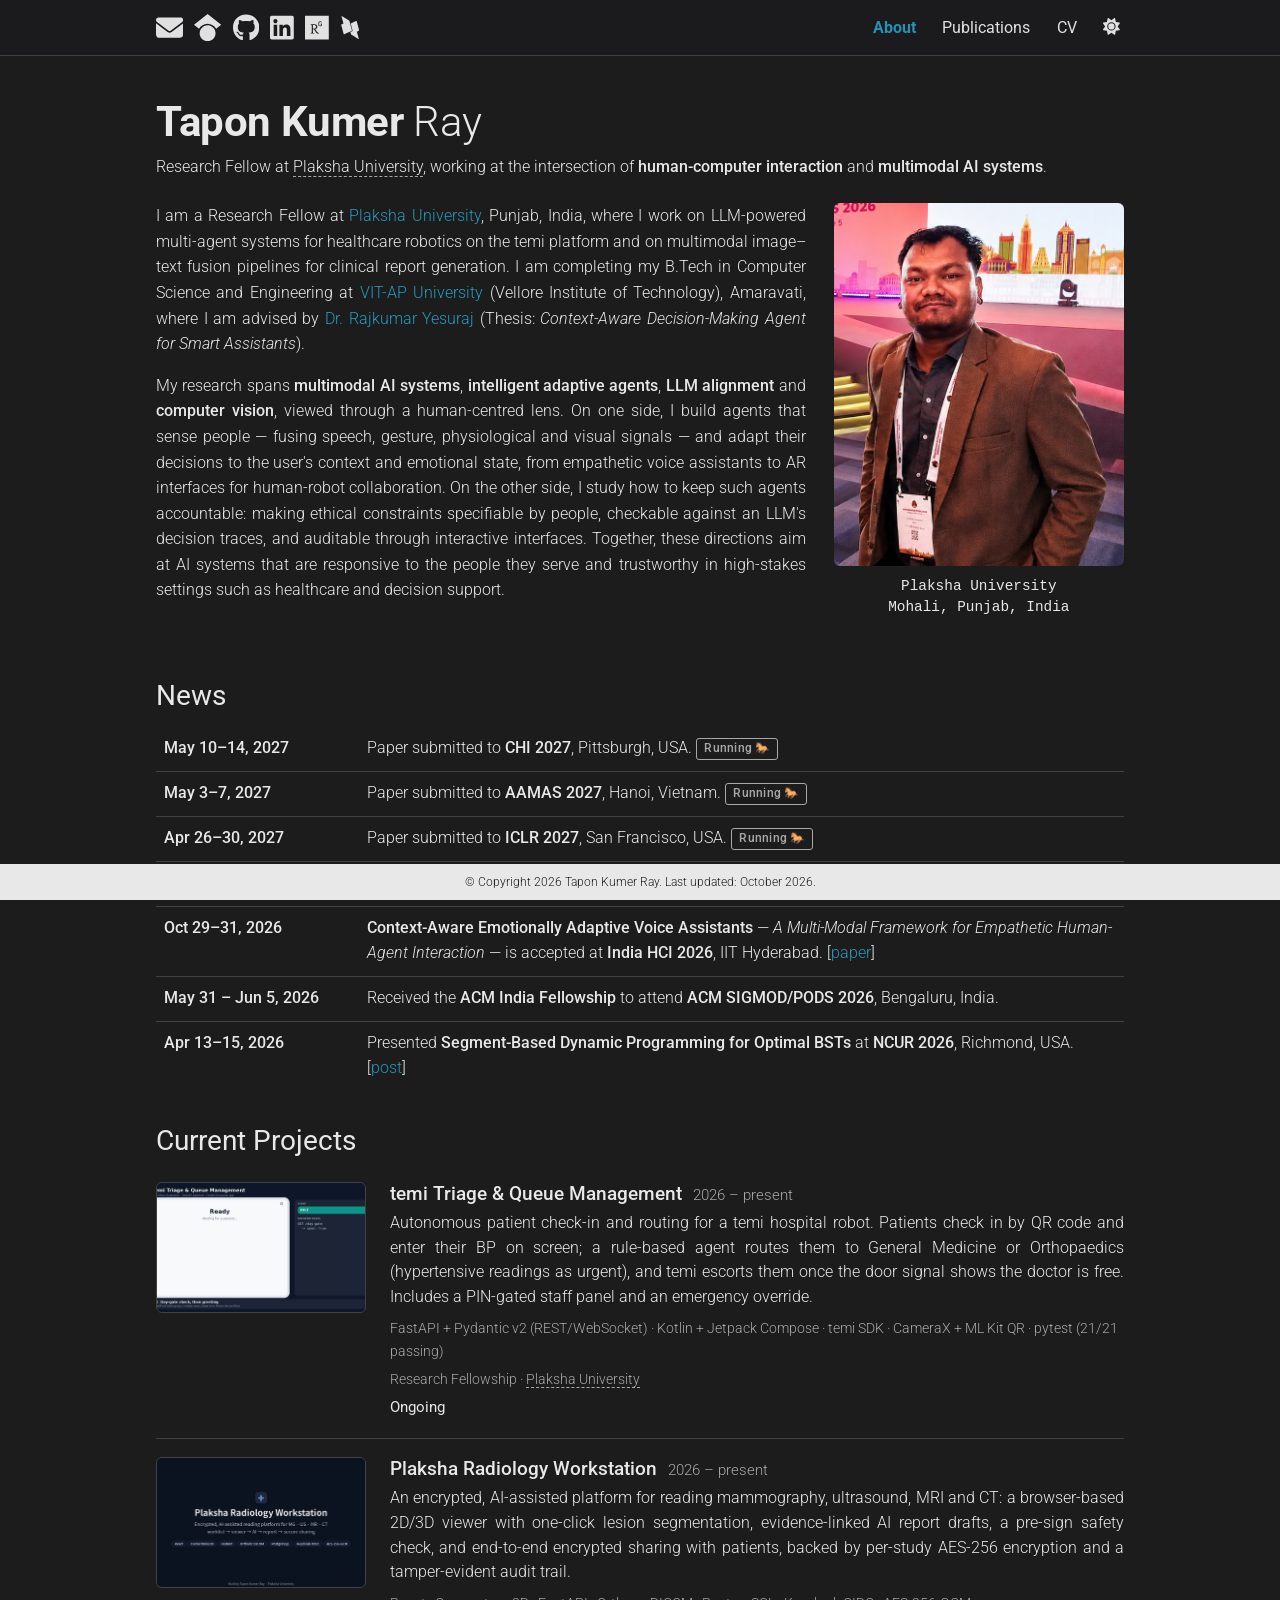
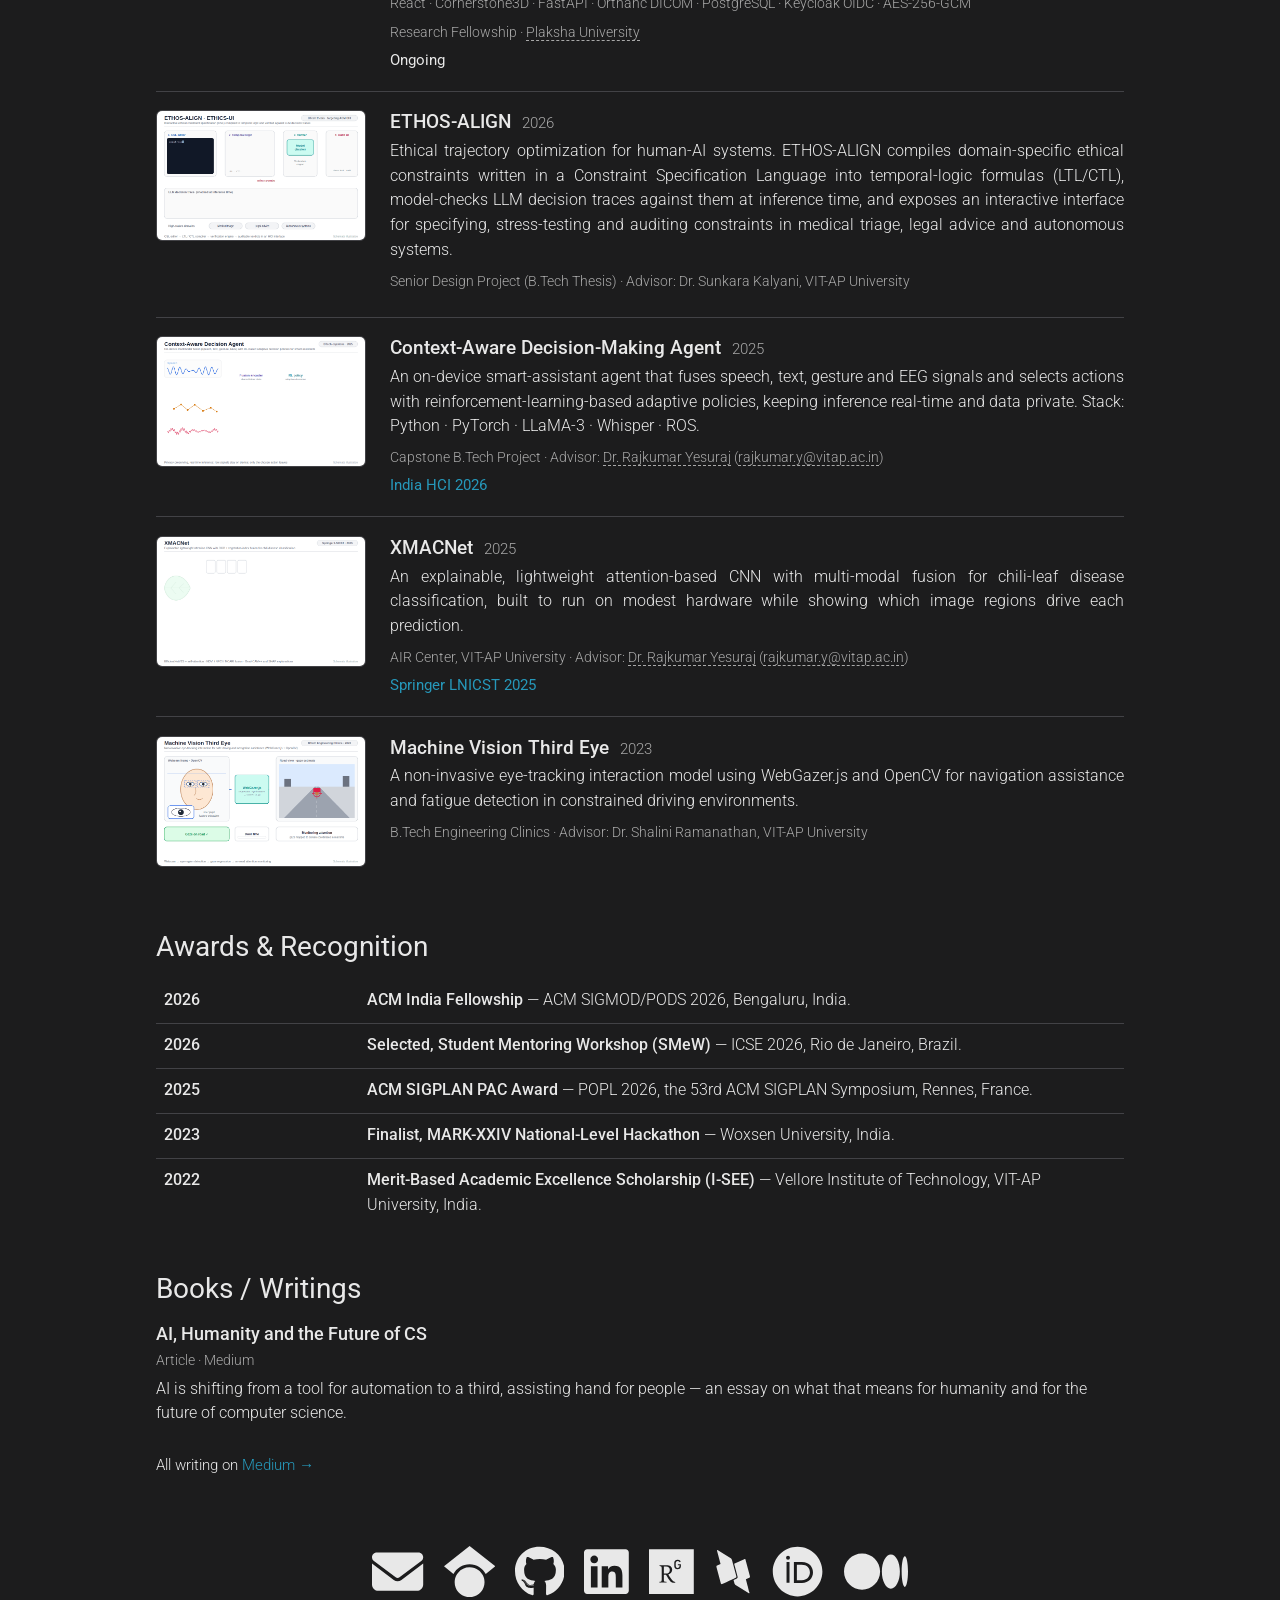
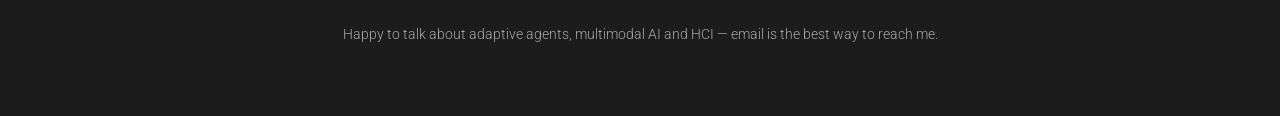
==== commit 401f100e: "Refactor current projects section and update writing meta Removed introductory paragraph for current" ====
--- a/index.html
+++ b/index.html
@@ -92,9 +92,7 @@
             <a href="https://www.vitap.ac.in/" target="_blank" rel="noopener">VIT-AP University</a> (Vellore Institute of Technology), Amaravati,
             where I am advised by
             <a href="https://scholar.google.com/citations?user=4vbWIWMAAAAJ&hl=en" target="_blank" rel="noopener">Dr. Rajkumar Yesuraj</a>
-            (Thesis: <i>Context-Aware Decision-Making Agent for Smart Assistants</i>). At VIT-AP I was an Undergraduate Research
-            Assistant at the AIR Center, and earlier a Project Assistant at the IIEC Center with Dr. Guruprakash Jayabalasamy; I have also
-            collaborated with Dr. Sunkara Kalyani and Dr. Shalini Ramanathan.
+            (Thesis: <i>Context-Aware Decision-Making Agent for Smart Assistants</i>).
           </p>
           <p>
             My research spans <b>multimodal AI systems</b>, <b>intelligent adaptive agents</b>, <b>LLM alignment</b> and
@@ -167,12 +165,6 @@
       <!-- ================= CURRENT PROJECTS ================= -->
       <section class="section" id="projects">
         <h2><a href="#projects">Current Projects</a></h2>
-        <p class="section-intro">
-          These projects build adaptive, human-centred AI systems: agents that fuse multiple sensing modalities to understand
-          their users, interfaces that let people specify and audit what an AI may do, and perception models that stay
-          lightweight and explainable enough to deploy in the field.
-        </p>
-
         <div class="projects">
 
           <div class="project">
@@ -282,7 +274,7 @@
         <div class="writings">
           <div class="writing">
             <h3><a href="https://medium.com/@ray.tapon22bce/ai-humanity-and-future-of-cs-ec5004c96777" target="_blank" rel="noopener">AI, Humanity and the Future of CS</a></h3>
-            <div class="meta">Essay · Medium</div>
+            <div class="meta">Article · Medium</div>
             <p>AI is shifting from a tool for automation to a third, assisting hand for people — an essay on what that means for
               humanity and for the future of computer science.</p>
           </div>
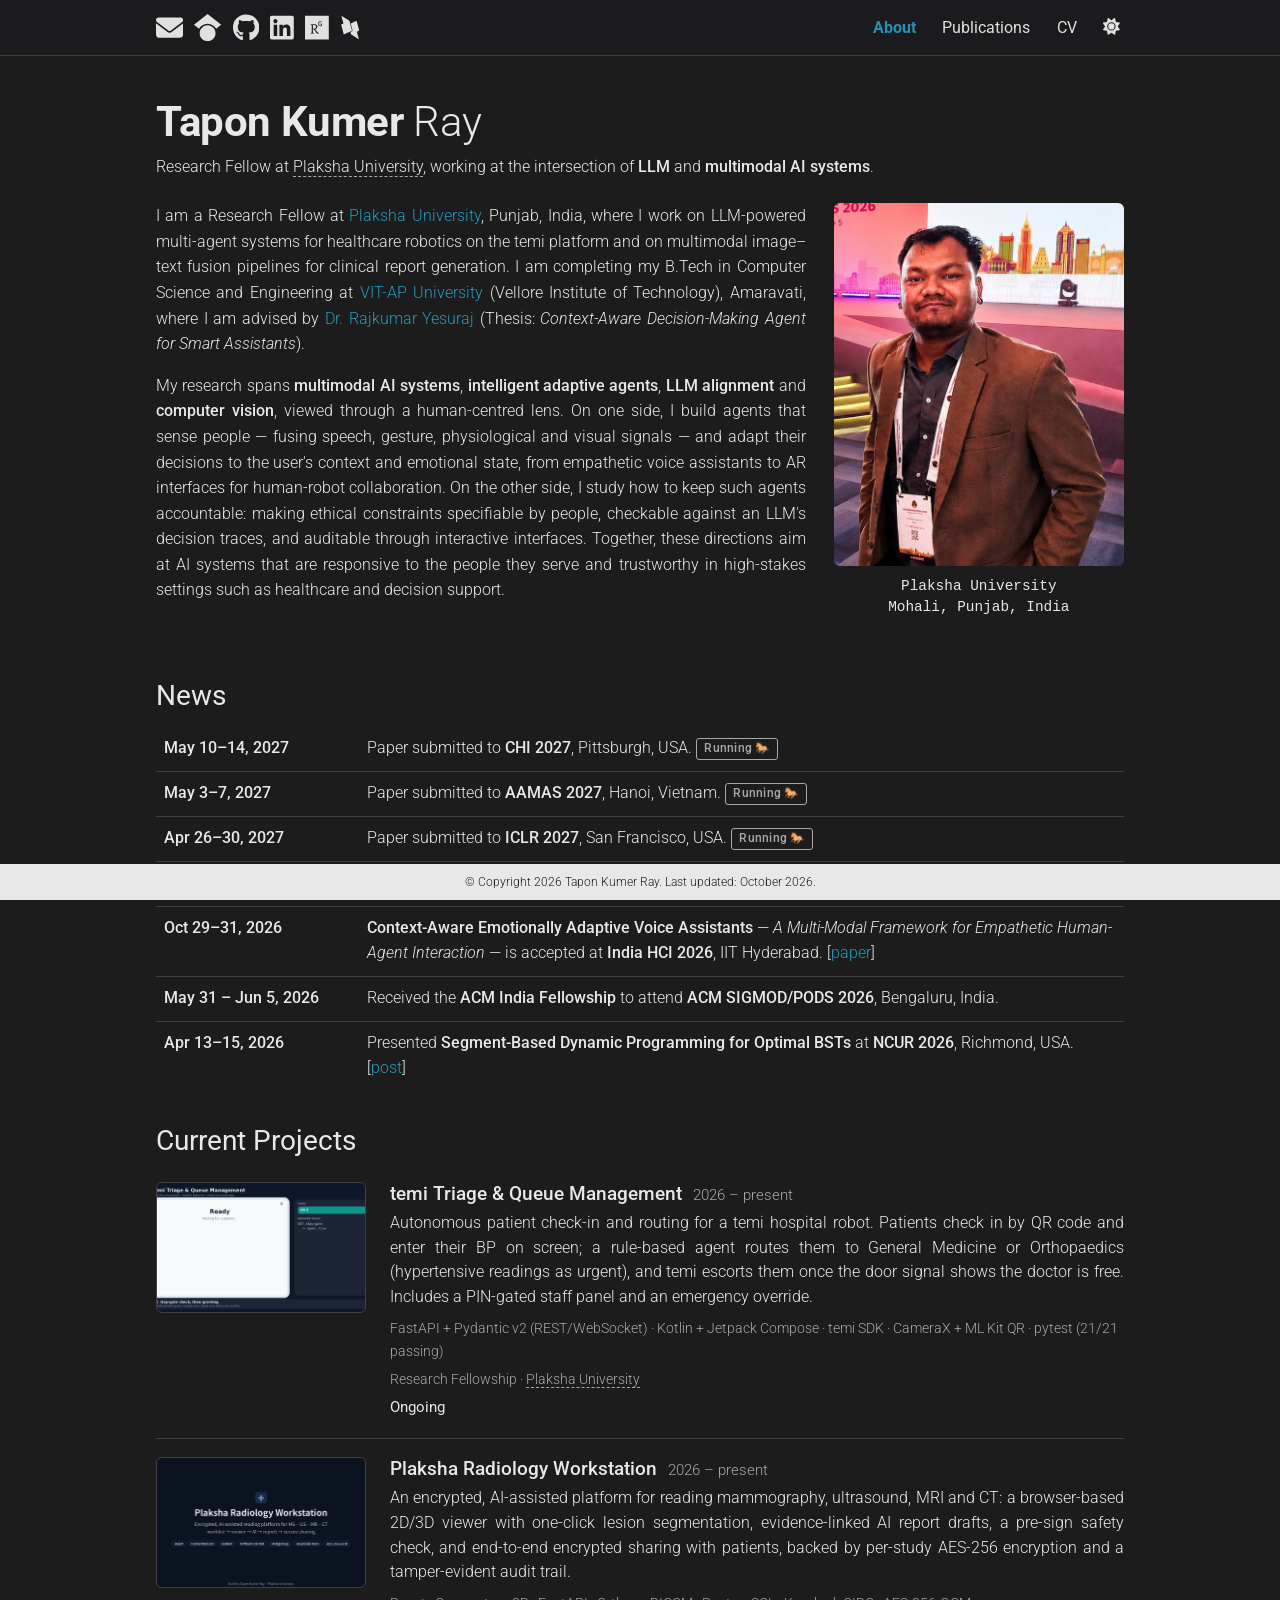
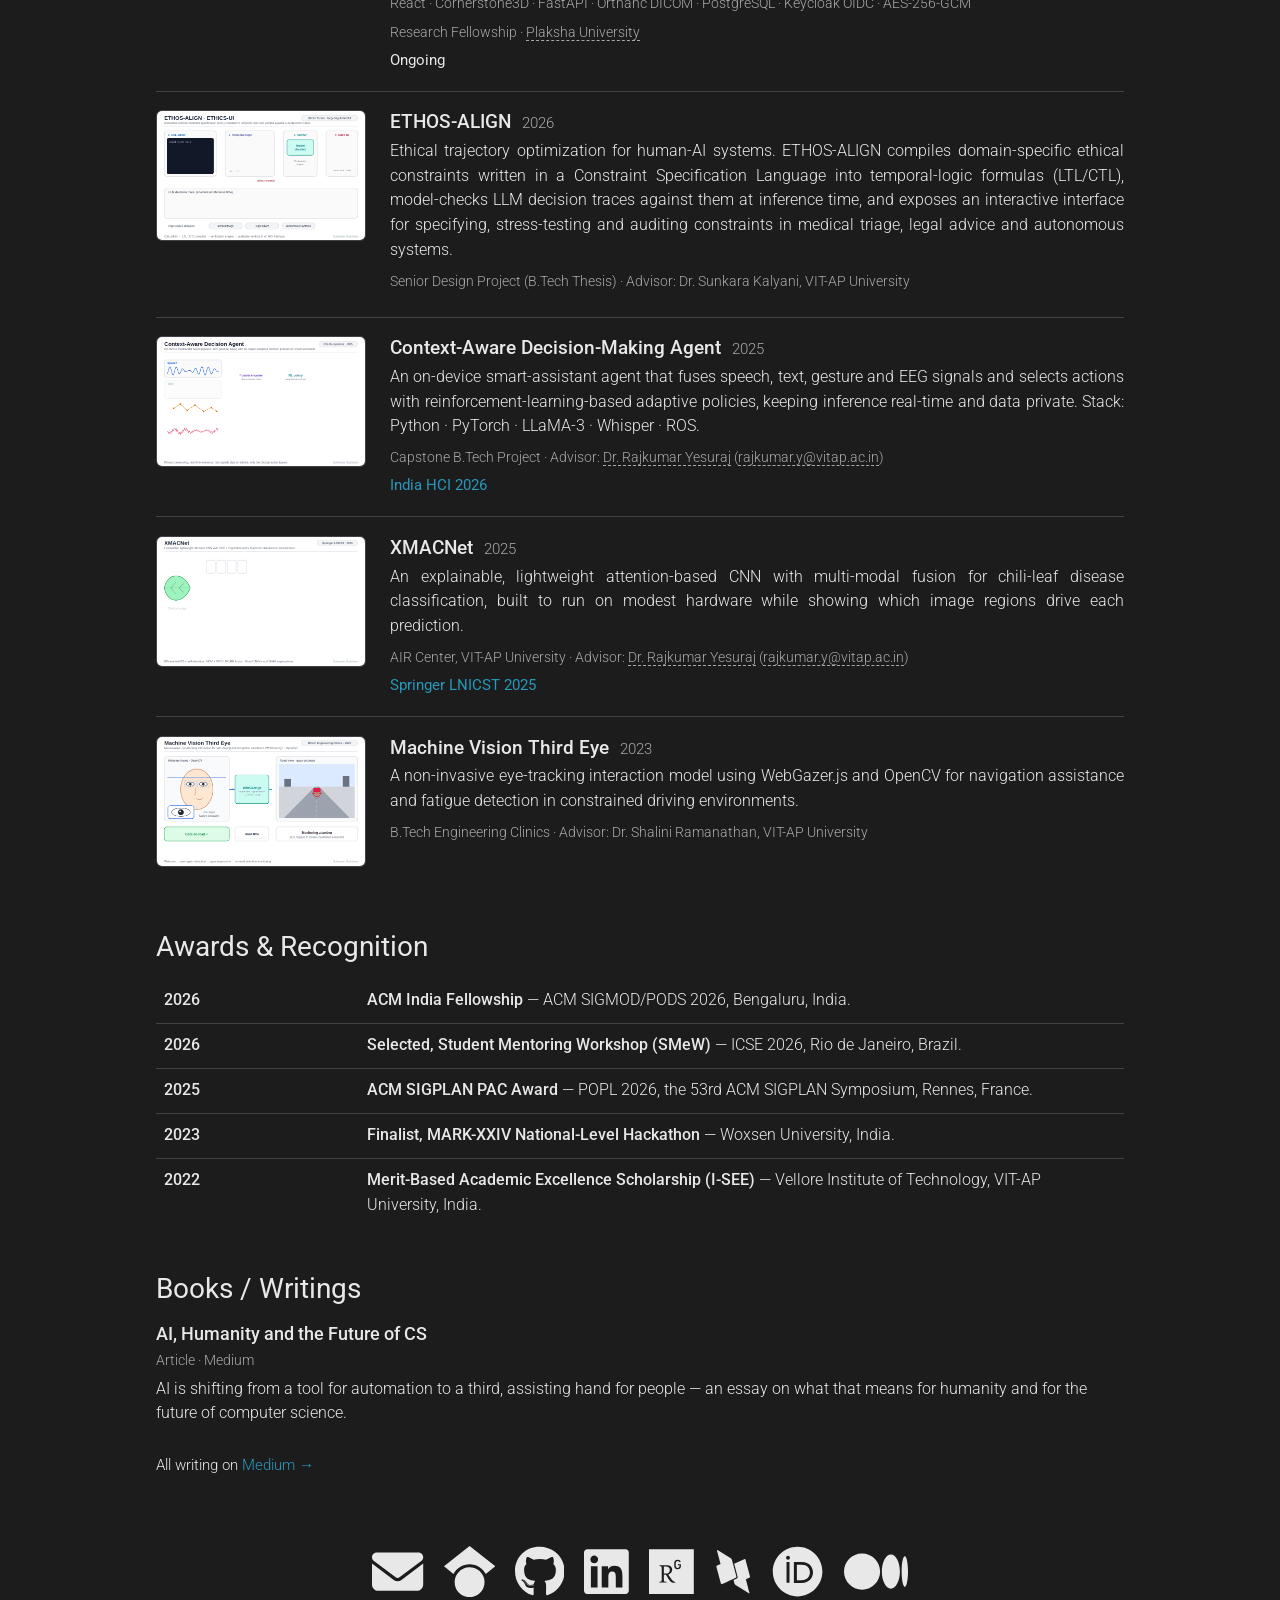
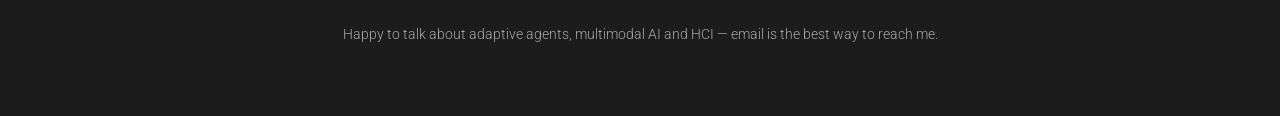
==== commit 536ef370: "Revise meta description and post description Updated the description meta tags to remove references " ====
--- a/index.html
+++ b/index.html
@@ -5,7 +5,7 @@
   <meta name="viewport" content="width=device-width, initial-scale=1">
   <title>Tapon Kumer Ray</title>
   <meta name="author" content="Tapon Kumer Ray">
-  <meta name="description" content="Research Fellow at Plaksha University working on multimodal AI systems, intelligent adaptive agents, LLM alignment and human-computer interaction.">
+  <meta name="description" content="Research Fellow at Plaksha University working on multimodal AI systems, intelligent adaptive agents and LLM alignment.">
   <meta name="color-scheme" content="dark light">
   <link rel="canonical" href="https://tapon22bce.github.io/">
   <script>
@@ -22,7 +22,7 @@
   <link rel="stylesheet" href="assets/css/main.css">
   <meta property="og:type" content="website">
   <meta property="og:title" content="Tapon Kumer Ray">
-  <meta property="og:description" content="Research Fellow at Plaksha University — multimodal AI, adaptive agents, HCI.">
+  <meta property="og:description" content="Research Fellow at Plaksha University — multimodal AI, adaptive agents">
   <meta property="og:url" content="https://tapon22bce.github.io/">
   <meta property="og:image" content="https://tapon22bce.github.io/assets/img/og_card.jpg">
   <meta name="twitter:card" content="summary_large_image">
@@ -68,7 +68,7 @@
         <h1 class="post-title"><span class="first">Tapon Kumer</span> Ray</h1>
         <p class="post-description">
           Research Fellow at <a href="https://www.plaksha.edu.in/" target="_blank" rel="noopener">Plaksha University</a>,
-          working at the intersection of <b>human-computer interaction</b> and <b>multimodal AI systems</b>.
+          working at the intersection of <b>LLM</b> and <b>multimodal AI systems</b>.
         </p>
       </header>
 
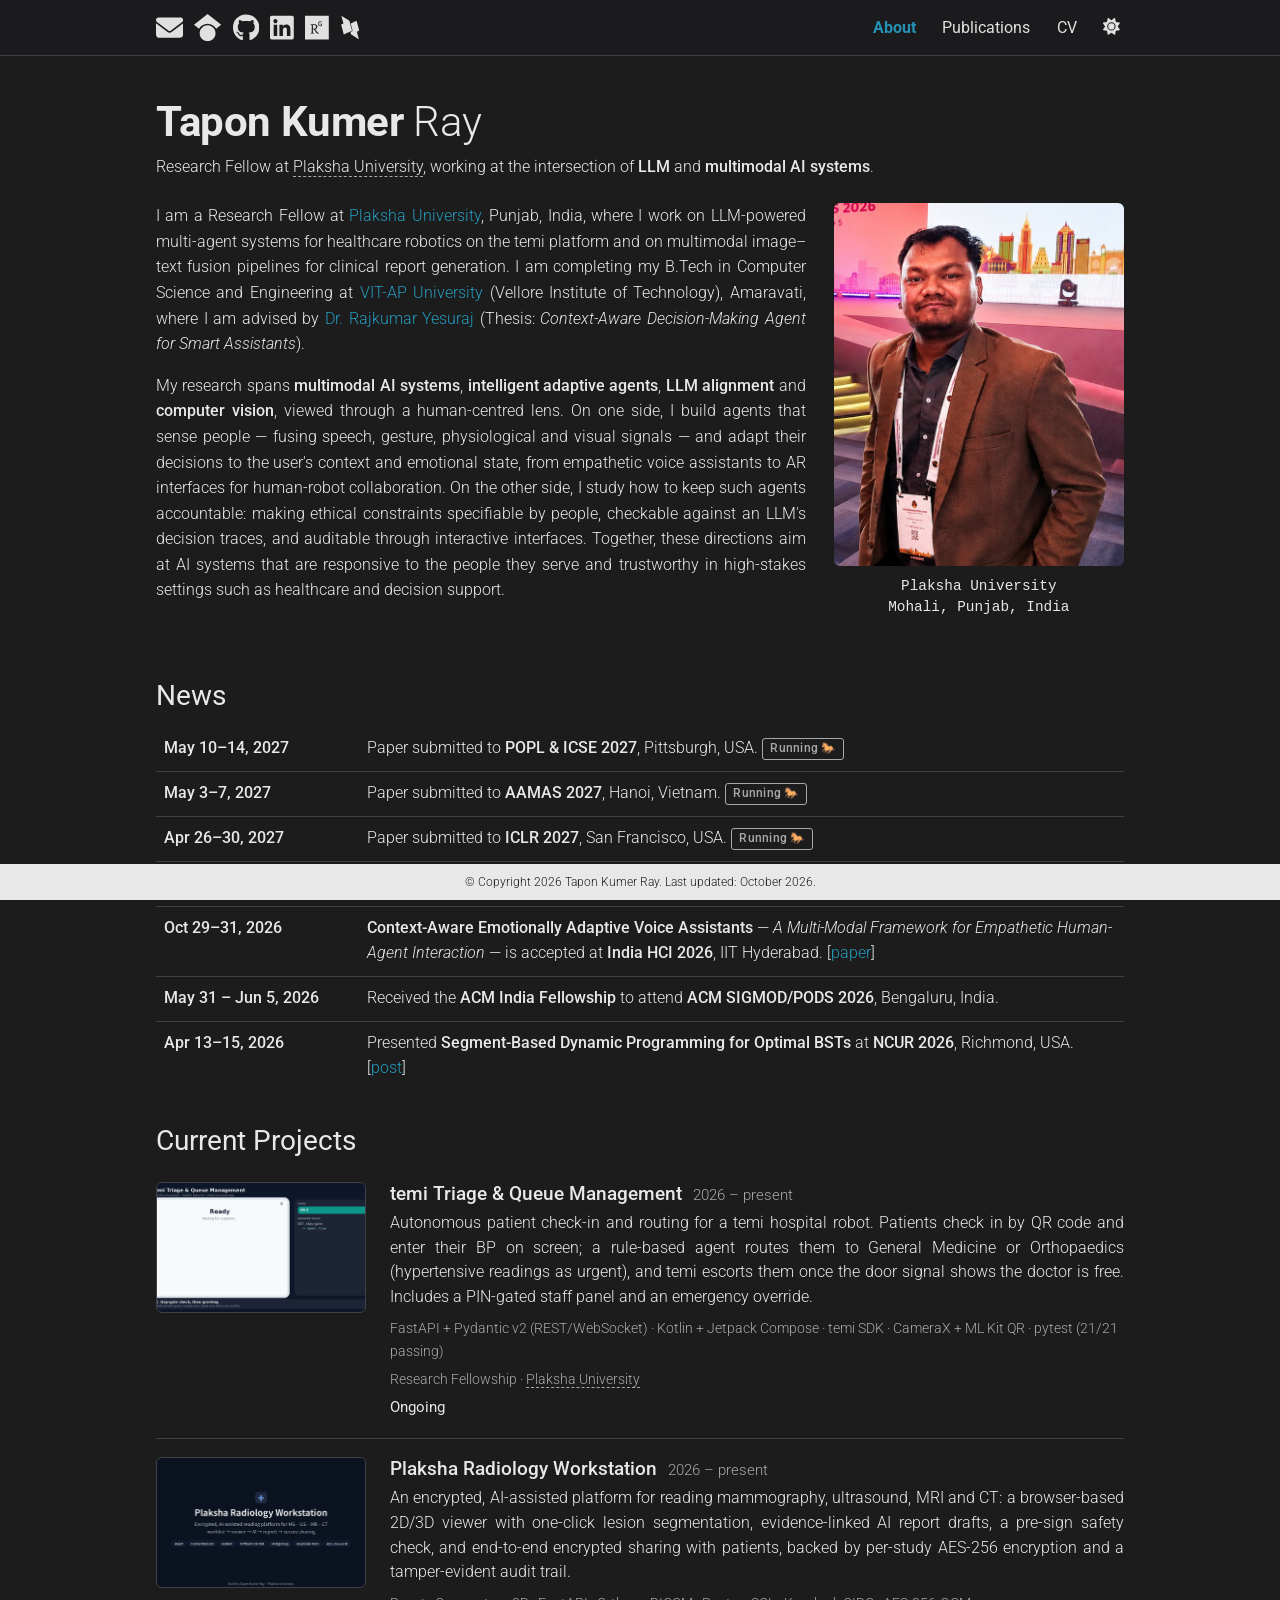
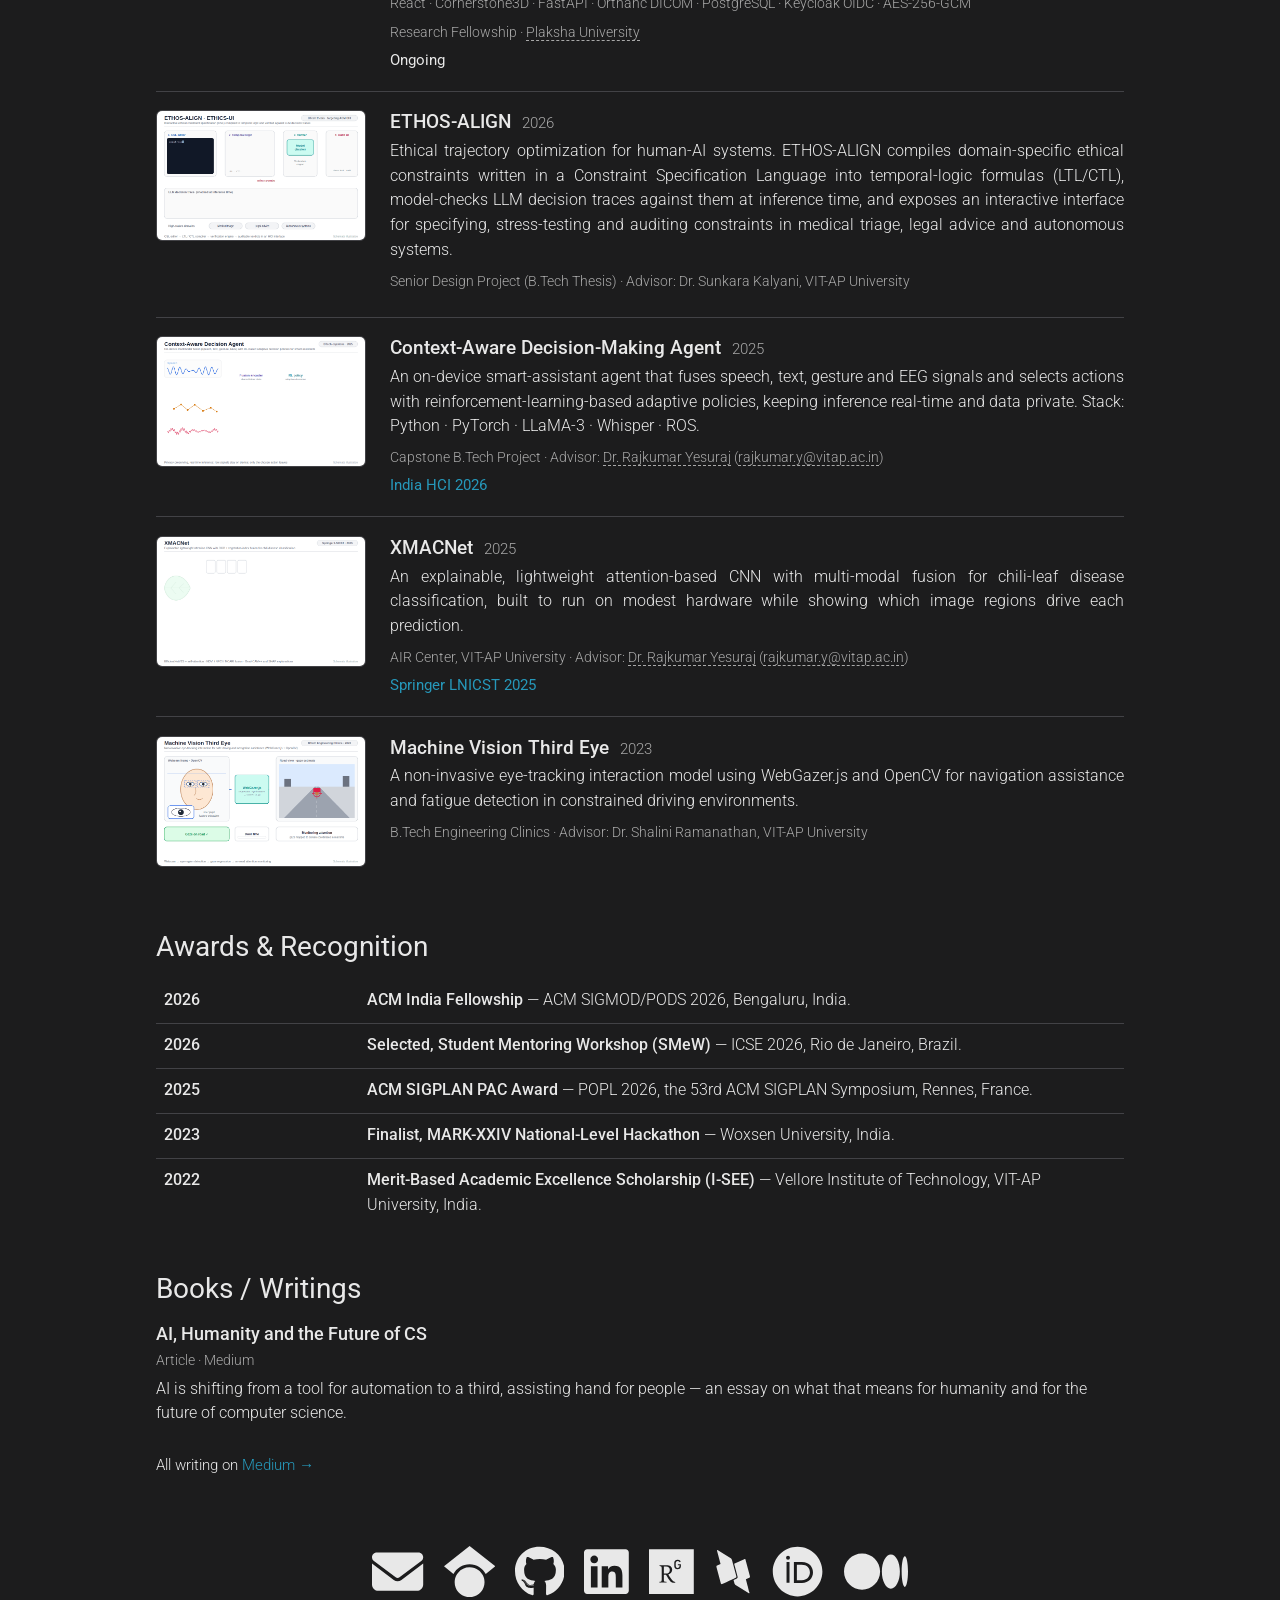
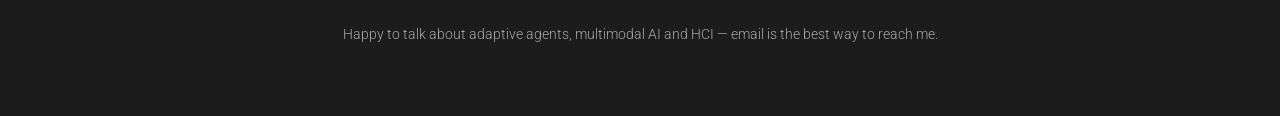
==== commit f196672f: "Update conference submission details in index.html" ====
--- a/index.html
+++ b/index.html
@@ -114,7 +114,7 @@
           <table class="table">
             <tr>
               <th scope="row">May 10–14, 2027</th>
-              <td>Paper submitted to <b>CHI 2027</b>, Pittsburgh, USA. <span class="tag run">Running 🐎</span></td>
+              <td>Paper submitted to <b>POPL & ICSE 2027</b>, Pittsburgh, USA. <span class="tag run">Running 🐎</span></td>
             </tr>
             <tr>
               <th scope="row">May 3–7, 2027</th>
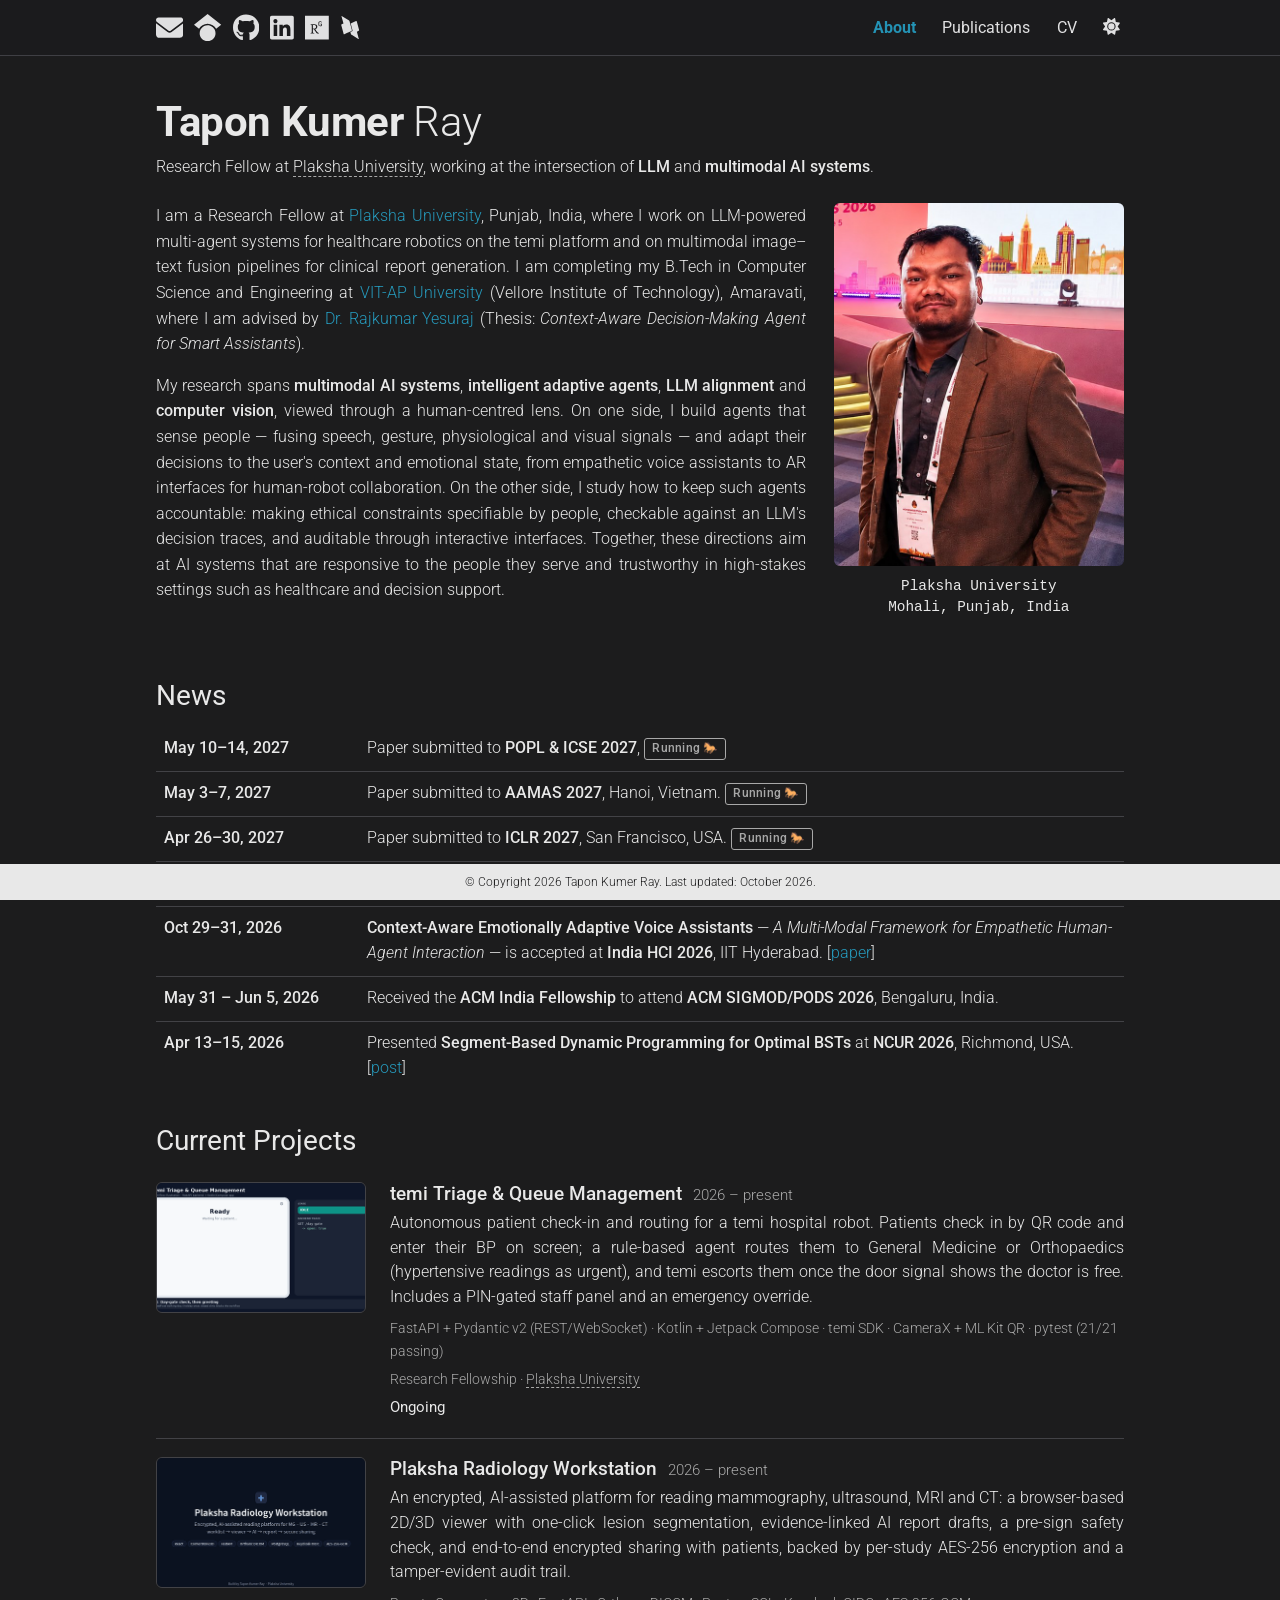
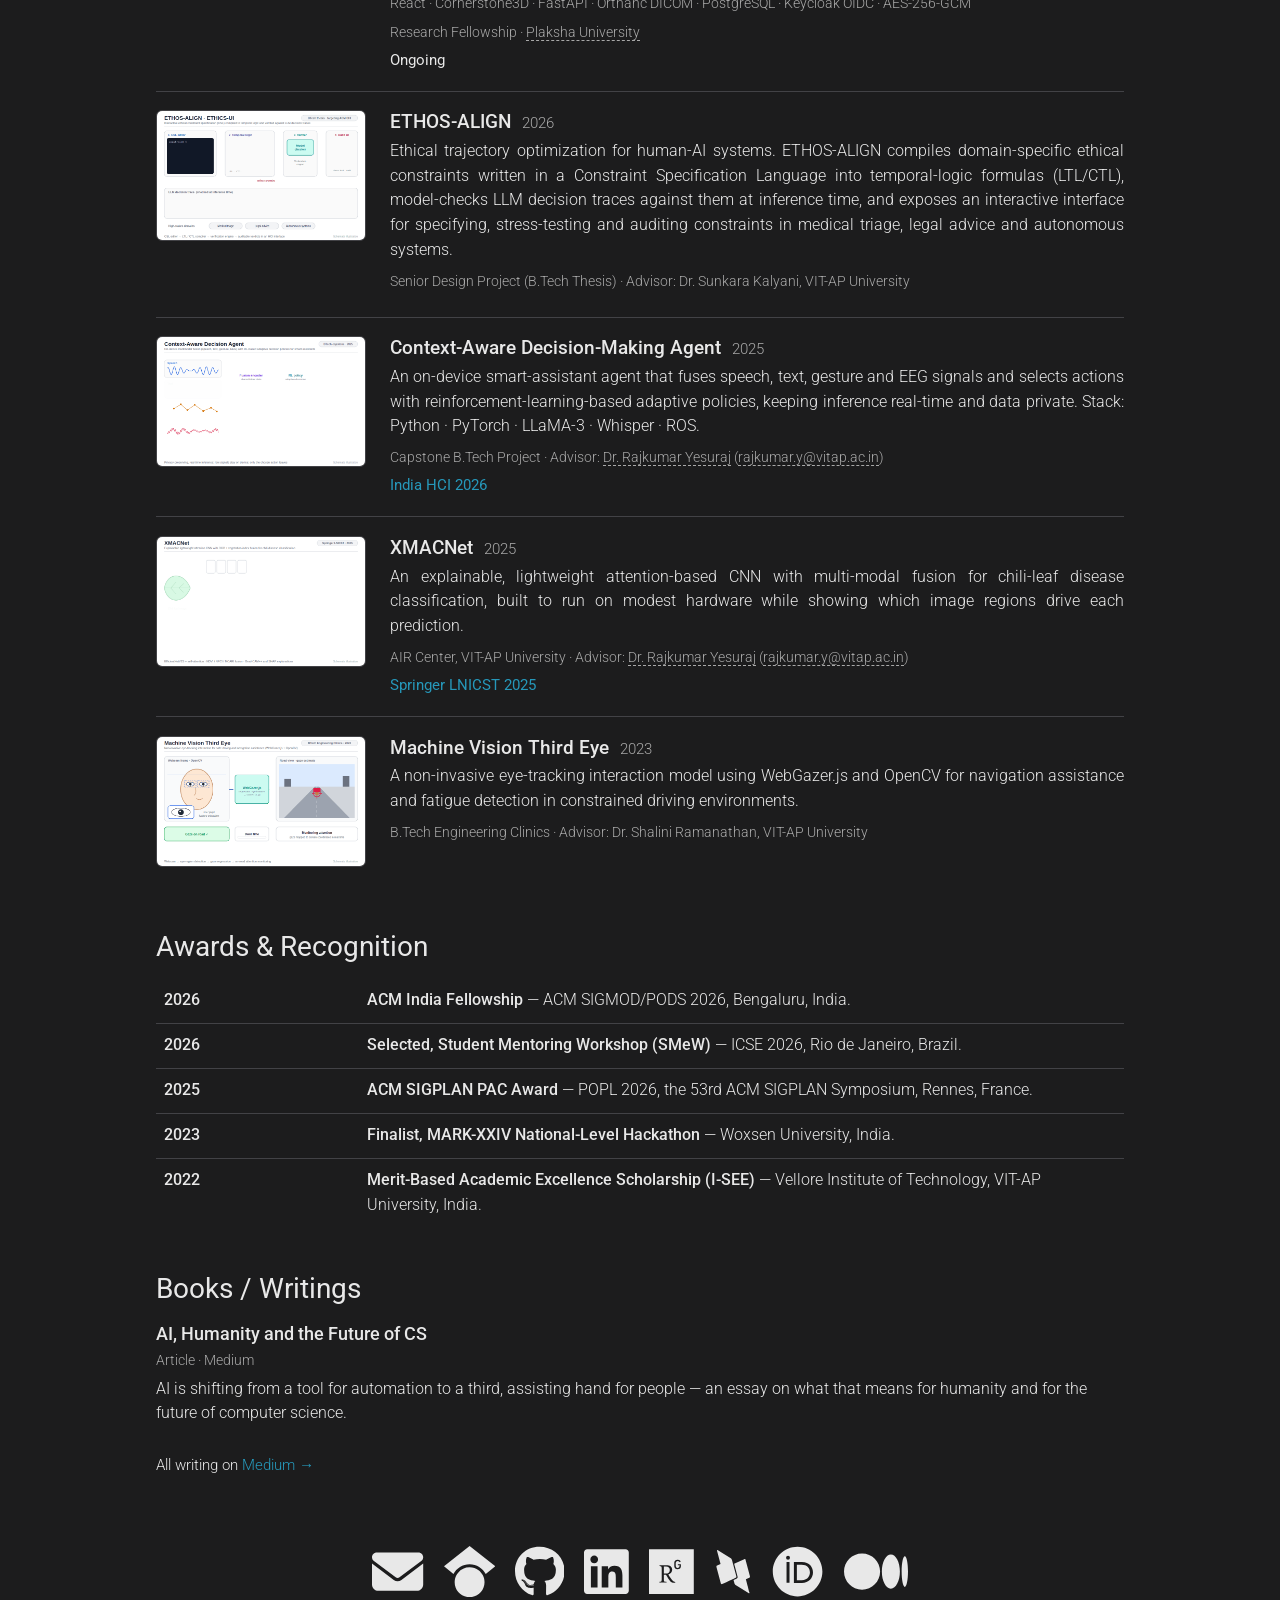
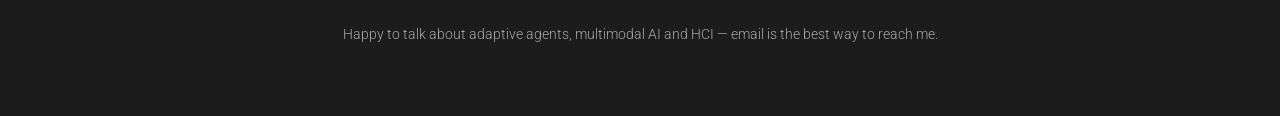
==== commit a927954b: "Fix HTML formatting for paper submission entry" ====
--- a/index.html
+++ b/index.html
@@ -114,7 +114,7 @@
           <table class="table">
             <tr>
               <th scope="row">May 10–14, 2027</th>
-              <td>Paper submitted to <b>POPL & ICSE 2027</b>, Pittsburgh, USA. <span class="tag run">Running 🐎</span></td>
+              <td>Paper submitted to <b>POPL & ICSE 2027</b>, <span class="tag run">Running 🐎</span></td>
             </tr>
             <tr>
               <th scope="row">May 3–7, 2027</th>
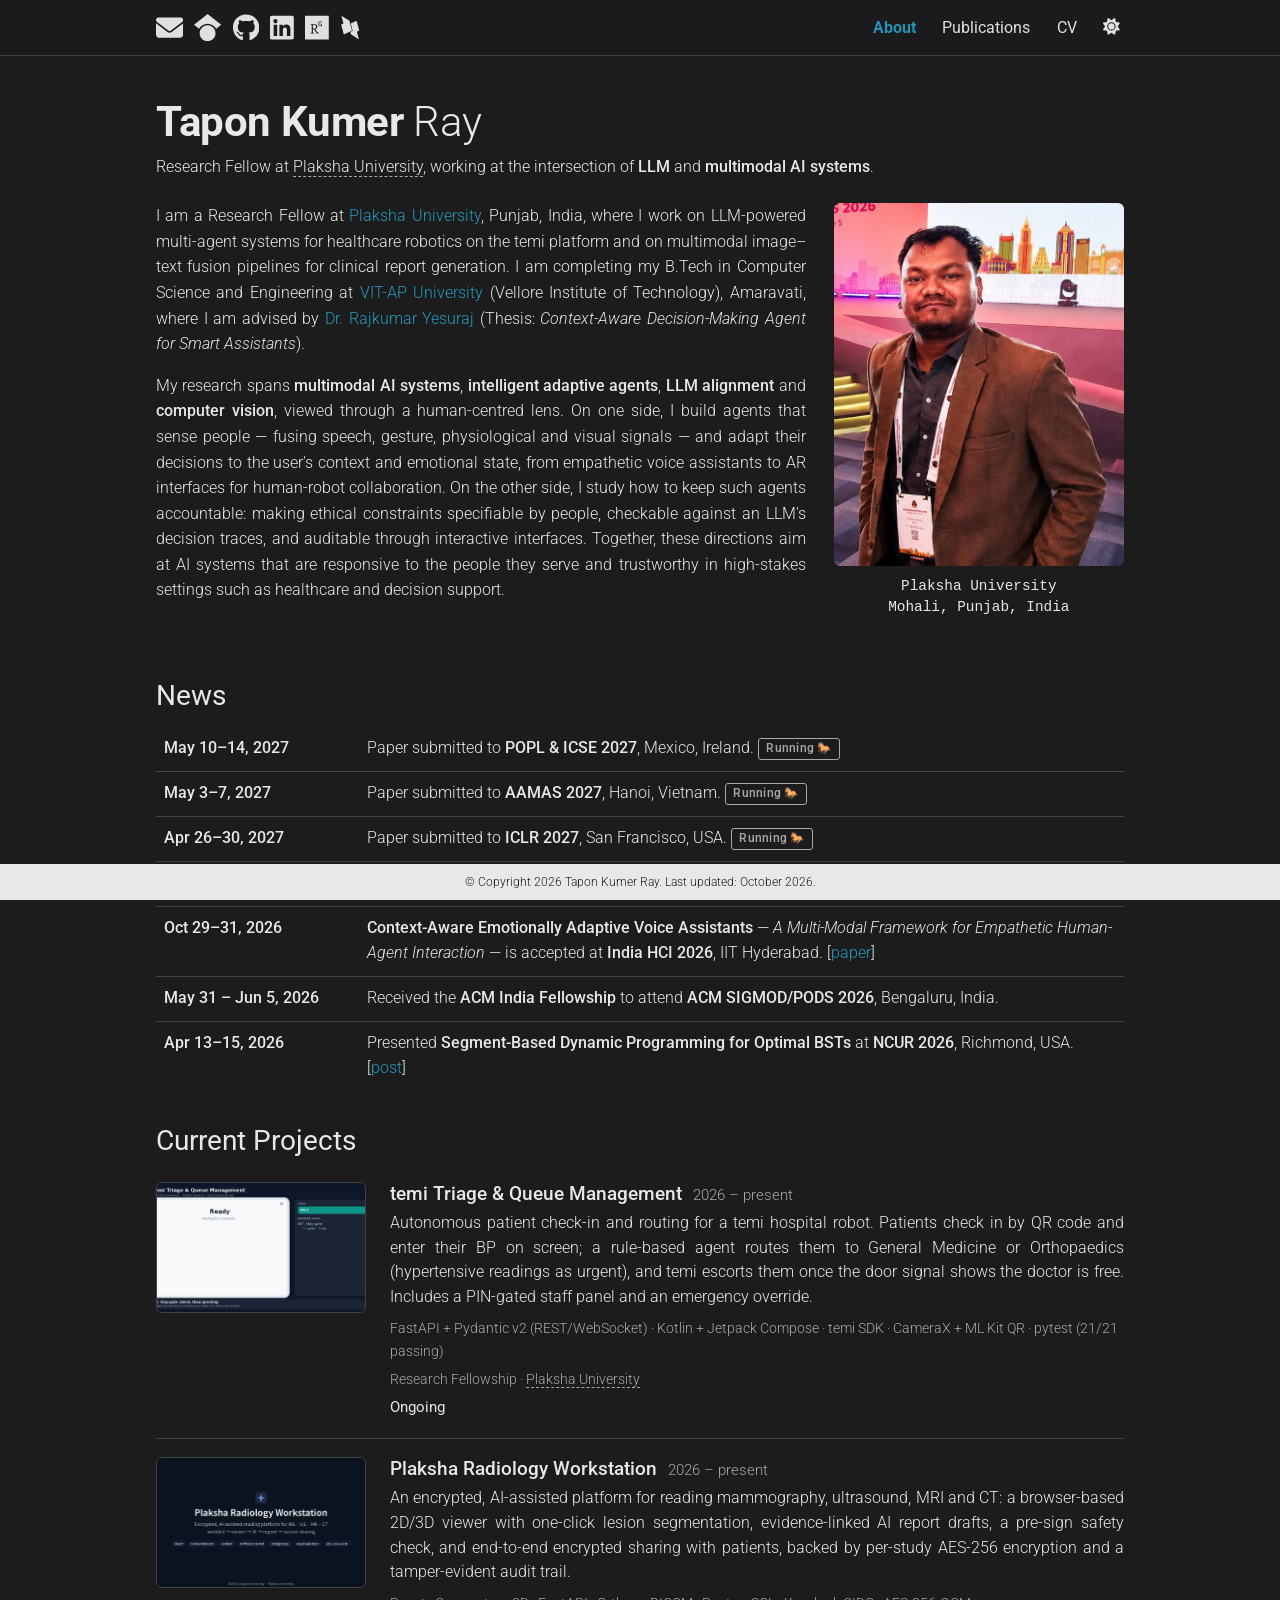
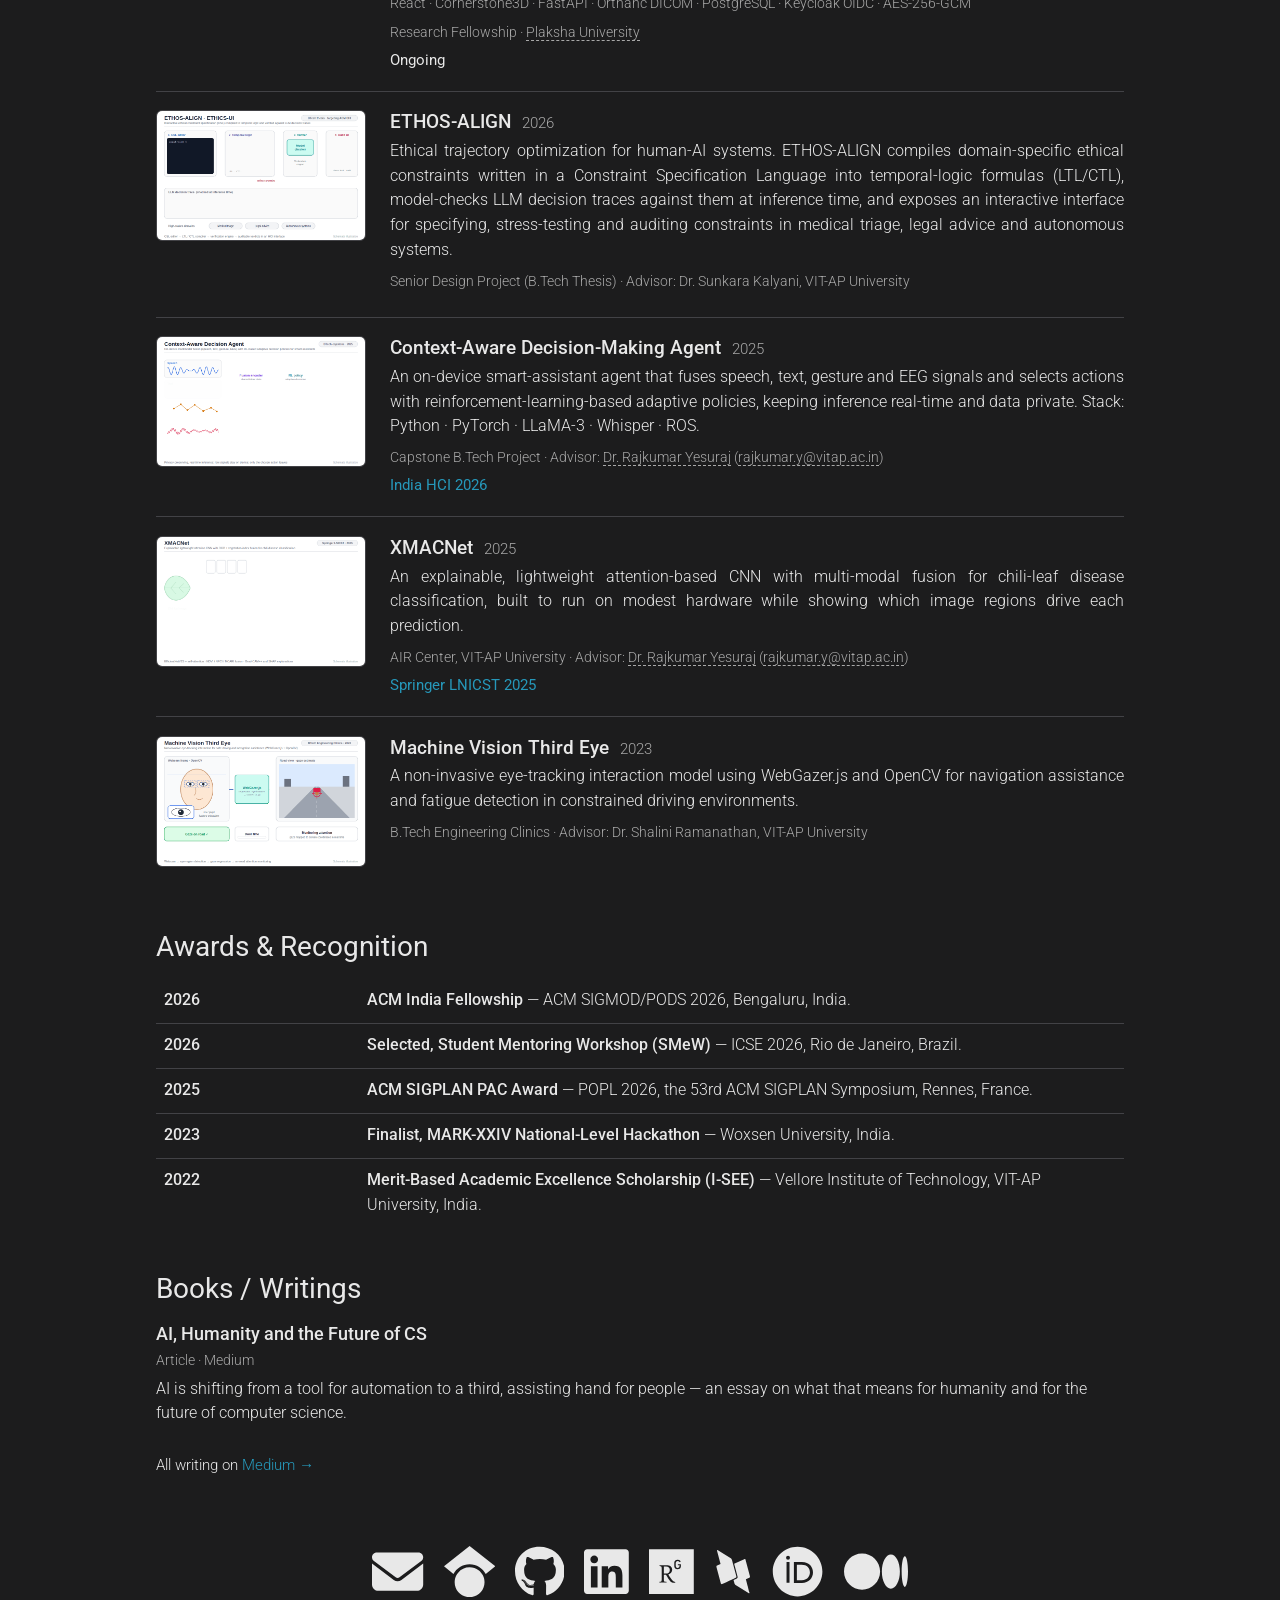
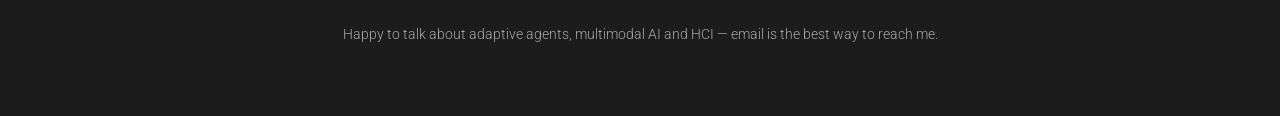
==== commit c2e9f408: "Update paper submission details in index.html" ====
--- a/index.html
+++ b/index.html
@@ -114,7 +114,7 @@
           <table class="table">
             <tr>
               <th scope="row">May 10–14, 2027</th>
-              <td>Paper submitted to <b>POPL & ICSE 2027</b>, <span class="tag run">Running 🐎</span></td>
+              <td>Paper submitted to <b>POPL & ICSE 2027</b>, Mexico, Ireland. <span class="tag run">Running 🐎</span></td>
             </tr>
             <tr>
               <th scope="row">May 3–7, 2027</th>
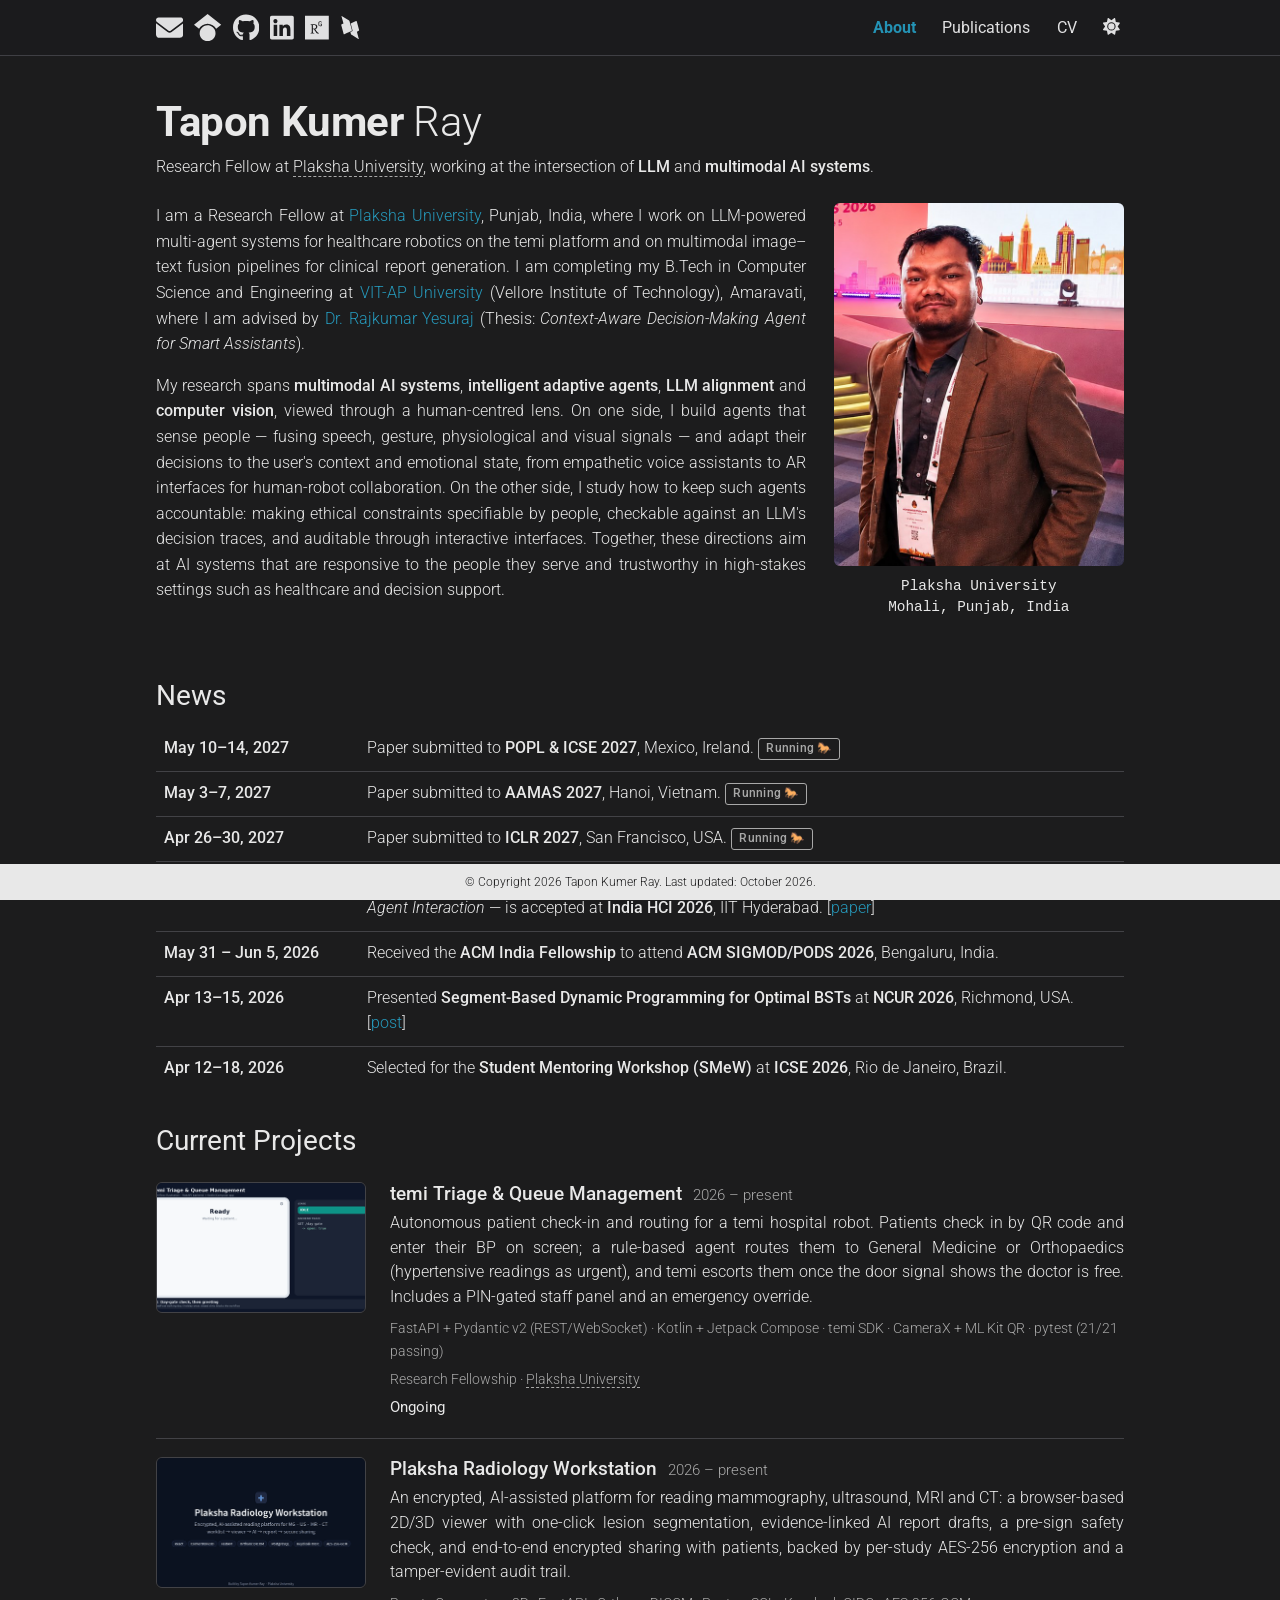
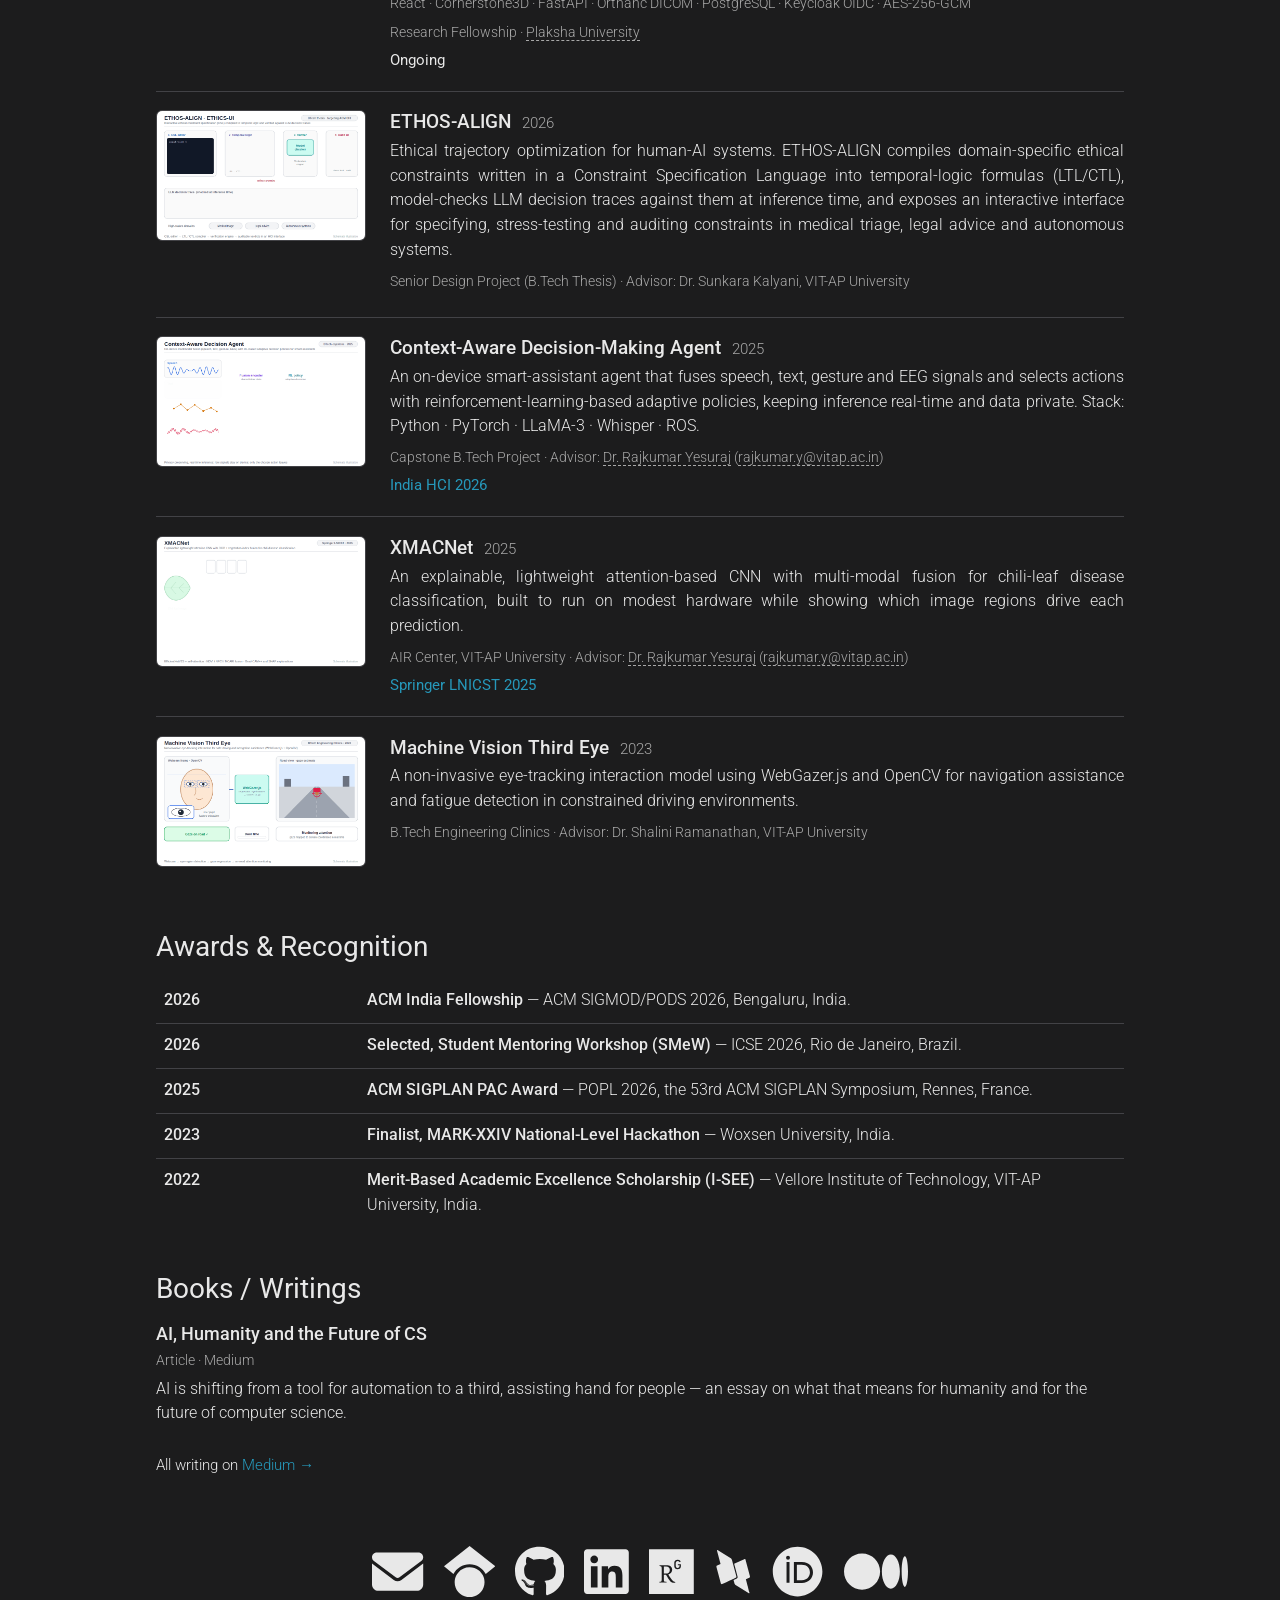
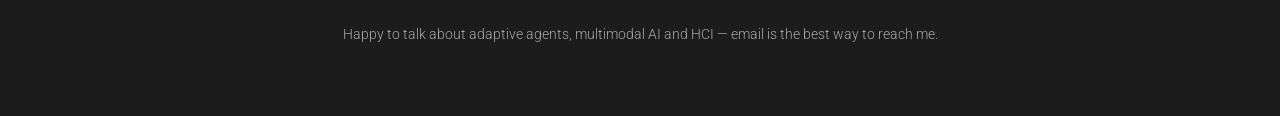
==== commit eaa8950a: "Remove IAAI-27 conference entry from index.html Removed the entry for the IAAI-27 conference from th" ====
--- a/index.html
+++ b/index.html
@@ -125,10 +125,6 @@
               <td>Paper submitted to <b>ICLR 2027</b>, San Francisco, USA. <span class="tag run">Running 🐎</span></td>
             </tr>
             <tr>
-              <th scope="row">Feb 18–20, 2027</th>
-              <td>Paper submitted to <b>IAAI-27</b>, co-located with <b>AAAI-27</b>, Montréal, Canada. <span class="tag run">Running 🐎</span></td>
-            </tr>
-            <tr>
               <th scope="row">Oct 29–31, 2026</th>
               <td><b>Context-Aware Emotionally Adaptive Voice Assistants</b> — <i>A Multi-Modal Framework for Empathetic Human-Agent Interaction</i> — is accepted at <b>India HCI 2026</b>, IIT Hyderabad. [<a href="https://arxiv.org/abs/2609.16417" target="_blank" rel="noopener">paper</a>]</td>
             </tr>
